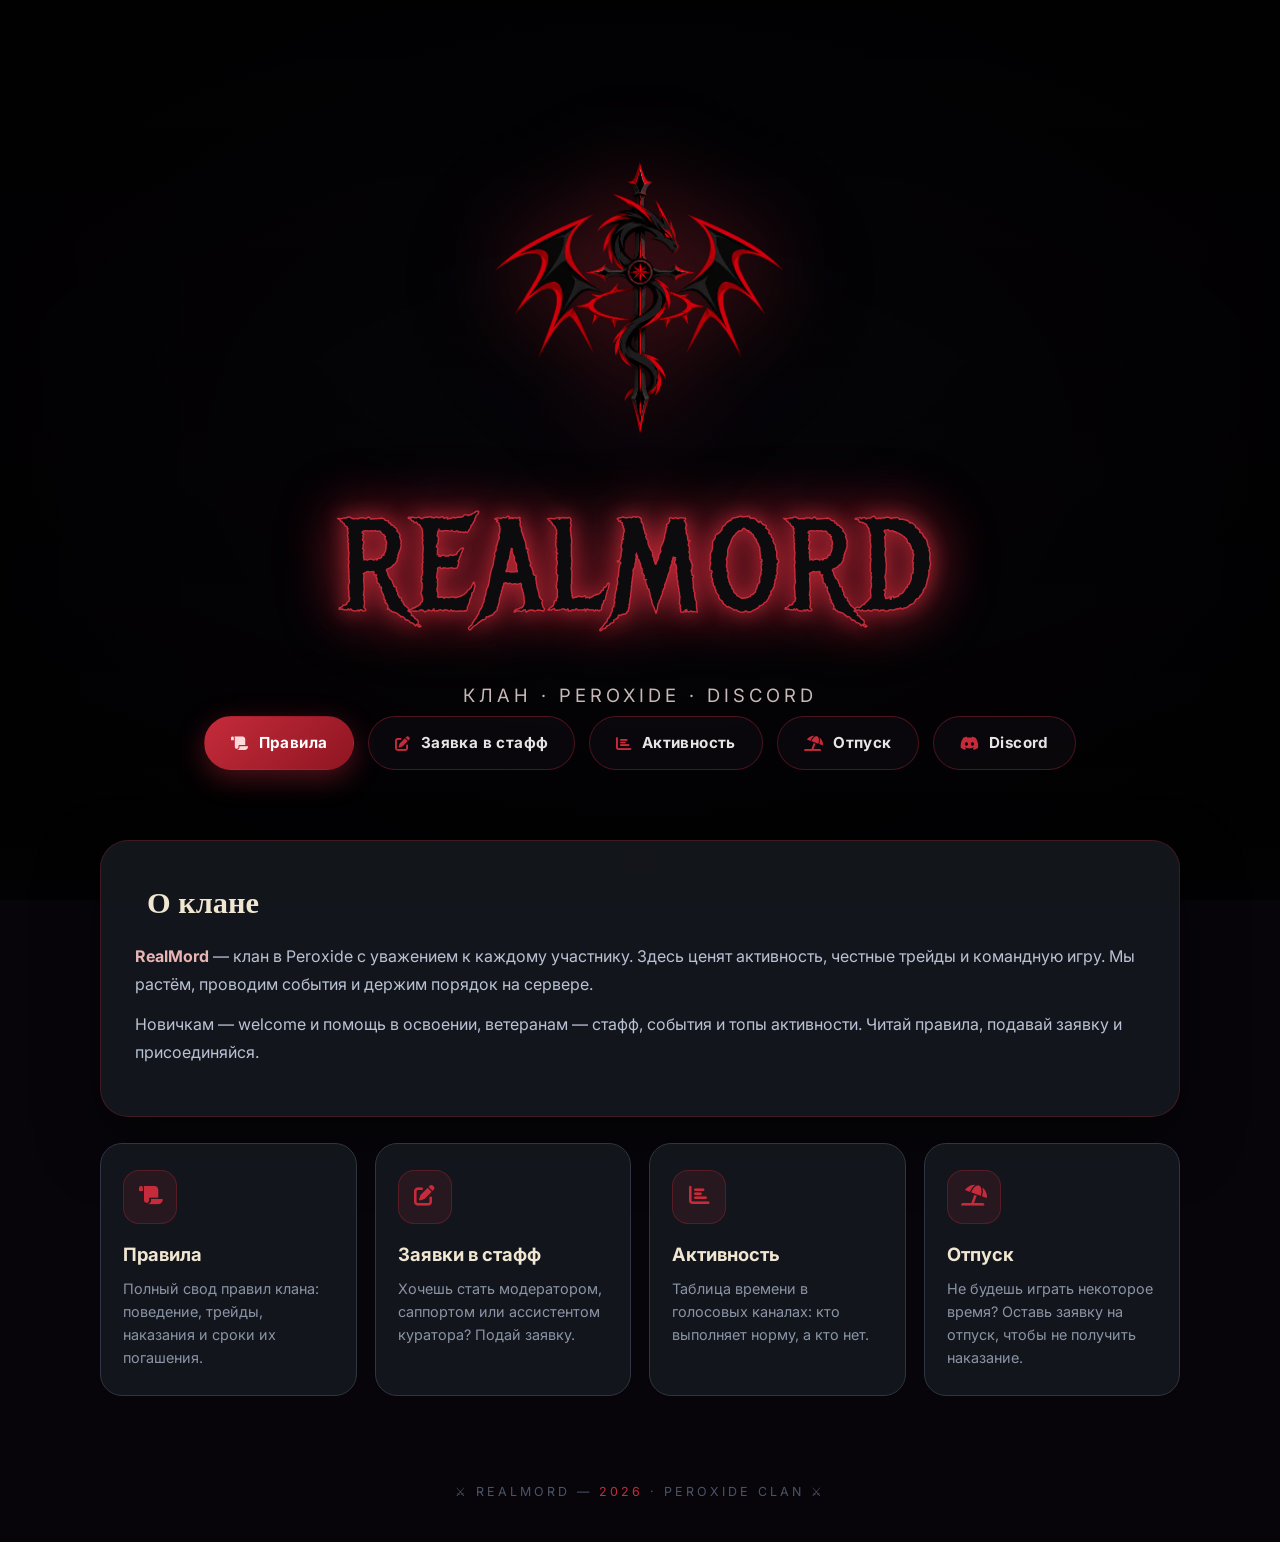
==== index.html @ e08cbd22 "RealMord site: hero, Peroxide branding, forms" ====
<!DOCTYPE html>
<html lang="ru">
<head>
    <link rel="icon" type="image/png" href="emblem.png">
    <meta charset="UTF-8">
    <meta name="viewport" content="width=device-width, initial-scale=1.0">
    <title>RealMord — Клан Peroxide</title>
    <link rel="preconnect" href="https://fonts.googleapis.com">
    <link rel="preconnect" href="https://fonts.gstatic.com" crossorigin>
    <link href="https://fonts.googleapis.com/css2?family=Inter:opsz,wght@14..32,400;14..32,600;14..32,800&family=Metal+Mania&display=swap" rel="stylesheet">
    <link rel="stylesheet" href="https://cdnjs.cloudflare.com/ajax/libs/font-awesome/6.0.0-beta3/css/all.min.css">
    <link rel="stylesheet" href="style.css">
    <style>
        body.page-home { padding-left: 0; overflow-x: hidden; background: #07050a; }

        .particles { position: fixed; top: 0; left: 0; width: 100%; height: 100%; pointer-events: none; z-index: 3; overflow: hidden; }
        .particle { position: absolute; width: 2px; height: 2px; border-radius: 50%; opacity: 0; animation: particleFloat linear infinite; }
        @keyframes particleFloat { 0% { opacity: 0; transform: translateY(100vh) scale(0); } 12% { opacity: .9; } 88% { opacity: .9; } 100% { opacity: 0; transform: translateY(-8vh) scale(1); } }

        .hero {
            position: relative;
            min-height: 100vh;
            display: flex;
            align-items: center;
            justify-content: center;
            text-align: center;
            background: url('https://i.imgur.com/sFnCmCG.png') center/cover no-repeat fixed;
            overflow: hidden;
        }
        .hero::before {
            content: '';
            position: absolute;
            inset: 0;
            background:
                radial-gradient(ellipse at center, rgba(0,0,0,0.15), rgba(0,0,0,0.72) 78%),
                linear-gradient(180deg, rgba(7,5,10,0.55), rgba(7,5,10,0.25) 40%, rgba(7,5,10,0.9));
            z-index: 1;
        }
        .hero-inner {
            position: relative;
            z-index: 2;
            padding: 12vh 20px 10vh;
            max-width: 900px;
        }
        .hero-emblem {
            width: min(300px, 62vw);
            margin: 0 auto 18px;
            animation: emblemIn 1.4s cubic-bezier(.2,.8,.2,1) both, emblemFloat 6s 1.4s ease-in-out infinite;
            filter: drop-shadow(0 0 45px rgba(197, 43, 58, 0.55)) drop-shadow(0 12px 30px rgba(0,0,0,0.6));
        }
        .hero-emblem img { width: 100%; display: block; user-select: none; }
        @keyframes emblemIn { from { opacity: 0; transform: scale(.82) translateY(24px); } to { opacity: 1; transform: scale(1) translateY(0); } }
        @keyframes emblemFloat { 0%, 100% { transform: translateY(0); } 50% { transform: translateY(-12px); } }

        .hero-title {
            font-family: 'Metal Mania', cursive;
            font-weight: 400;
            font-size: clamp(3.5rem, 12vw, 8rem);
            letter-spacing: 6px;
            margin: 0 0 10px;
            text-transform: uppercase;
            color: #0c0c0e;
            -webkit-text-stroke: 1.5px #c52b3a;
            text-shadow:
                0 0 20px rgba(197, 43, 58, 0.9),
                0 0 60px rgba(197, 43, 58, 0.5),
                0 0 2px #000;
            filter: drop-shadow(0 0 25px rgba(197, 43, 58, 0.45));
            animation: titleIn 1.2s .25s cubic-bezier(.2,.8,.2,1) both;
        }
        @keyframes titleIn { from { opacity: 0; transform: translateY(26px) scale(.92); } to { opacity: 1; transform: translateY(0) scale(1); } }

        .hero-sub {
            font-size: clamp(.95rem, 2.2vw, 1.15rem);
            color: #c9b8b8;
            letter-spacing: 4px;
            text-transform: uppercase;
            margin: 0 0 6px;
            animation: fadeUpIn 1s .5s both;
        }
        .hero-slogan {
            font-family: 'Playfair Display', serif;
            font-style: italic;
            font-size: clamp(1rem, 2.5vw, 1.25rem);
            color: #e8c9c9;
            margin: 0 0 34px;
            text-shadow: 0 0 18px rgba(197, 43, 58, 0.5);
            animation: fadeUpIn 1s .65s both;
        }
        @keyframes fadeUpIn { from { opacity: 0; transform: translateY(18px); } to { opacity: 1; transform: translateY(0); } }

        .hero-actions {
            display: flex;
            flex-wrap: wrap;
            gap: 14px;
            justify-content: center;
            animation: fadeUpIn 1s .8s both;
        }
        .hb {
            display: inline-flex;
            align-items: center;
            gap: 10px;
            padding: 14px 26px;
            border-radius: 40px;
            font-weight: 700;
            font-size: .95rem;
            letter-spacing: .4px;
            text-decoration: none;
            color: #e5e5e5;
            background: rgba(14, 10, 16, 0.72);
            border: 1px solid rgba(197, 43, 58, 0.35);
            backdrop-filter: blur(8px);
            transition: transform .25s cubic-bezier(.2,.8,.2,1), box-shadow .25s, border-color .25s, background .25s;
        }
        .hb i { color: #c52b3a; transition: color .25s, filter .25s; }
        .hb:hover { transform: translateY(-3px); border-color: #c52b3a; background: rgba(28, 12, 16, 0.85); box-shadow: 0 10px 30px rgba(197, 43, 58, 0.25); }
        .hb:hover i { filter: drop-shadow(0 0 8px rgba(197, 43, 58, 0.8)); }
        .hb-main {
            background: linear-gradient(135deg, #c52b3a, #8f1522);
            border-color: transparent;
            color: #fff;
            box-shadow: 0 8px 28px rgba(197, 43, 58, 0.4);
        }
        .hb-main i { color: #ffd9d9; }
        .hb-main:hover { background: linear-gradient(135deg, #d83645, #a81c2b); box-shadow: 0 12px 36px rgba(197, 43, 58, 0.55); }

        .hero-scroll {
            position: absolute;
            bottom: 26px;
            left: 50%;
            transform: translateX(-50%);
            z-index: 2;
            color: #c52b3a;
            font-size: 1.3rem;
            animation: scrollBounce 2s infinite;
            text-decoration: none;
        }
        @keyframes scrollBounce { 0%, 100% { transform: translateX(-50%) translateY(0); opacity: .7; } 50% { transform: translateX(-50%) translateY(8px); opacity: 1; } }

        .home-section {
            position: relative;
            z-index: 2;
            max-width: 1080px;
            width: calc(100% - 40px);
            margin: -60px auto 0;
            padding-bottom: 60px;
        }
        .home-about {
            background: rgba(21, 24, 30, 0.88);
            backdrop-filter: blur(10px);
            border: 1px solid rgba(197, 43, 58, 0.25);
            border-radius: 28px;
            padding: 38px 34px;
            margin-bottom: 26px;
            box-shadow: 0 24px 60px rgba(0,0,0,0.55);
        }
        .home-about h2 {
            font-family: 'Playfair Display', serif;
            font-size: 1.9rem;
            color: #f0e6d2;
            margin: 0 0 14px;
            display: flex;
            align-items: center;
            gap: 12px;
        }
        .home-about h2 i { color: #c52b3a; }
        .home-about p { color: #b9c2d4; line-height: 1.75; margin: 0 0 12px; font-size: 1rem; }
        .home-about p strong { color: #e8b4b4; }

        .home-cards {
            display: grid;
            grid-template-columns: repeat(auto-fit, minmax(230px, 1fr));
            gap: 18px;
        }
        .hcard {
            display: block;
            text-decoration: none;
            background: rgba(21, 24, 30, 0.88);
            backdrop-filter: blur(10px);
            border: 1px solid #2f3542;
            border-radius: 22px;
            padding: 26px 22px;
            transition: transform .25s cubic-bezier(.2,.8,.2,1), border-color .25s, box-shadow .25s;
        }
        .hcard:hover { transform: translateY(-6px); border-color: #c52b3a; box-shadow: 0 16px 40px rgba(197, 43, 58, 0.18); }
        .hcard-icon {
            width: 52px;
            height: 52px;
            border-radius: 16px;
            background: rgba(197, 43, 58, 0.12);
            border: 1px solid rgba(197, 43, 58, 0.3);
            display: flex;
            align-items: center;
            justify-content: center;
            font-size: 1.3rem;
            color: #c52b3a;
            margin-bottom: 16px;
            transition: box-shadow .25s;
        }
        .hcard:hover .hcard-icon { box-shadow: 0 0 18px rgba(197, 43, 58, 0.4); }
        .hcard h3 { margin: 0 0 8px; font-size: 1.15rem; color: #f0e6d2; }
        .hcard p { margin: 0; color: #8a94a6; font-size: .9rem; line-height: 1.6; }

        .home-footer {
            position: relative;
            z-index: 2;
            text-align: center;
            padding: 26px 16px 40px;
            color: #4a5468;
            font-size: .78rem;
            letter-spacing: 3px;
            text-transform: uppercase;
        }
        .home-footer span { color: #c52b3a; }

        @media (max-width: 600px) {
            .hero-actions { flex-direction: column; align-items: stretch; }
            .hb { justify-content: center; }
            .home-about { padding: 28px 20px; }
        }
    </style>
</head>
<body class="page-home">
    <div class="particles" id="particles"></div>

    <div class="splash">
        <div class="splash-ring"></div>
        <div class="splash-ring-2"></div>
        <div class="sparkles">
            <div class="sparkle" style="--i: 0"></div>
            <div class="sparkle" style="--i: 1"></div>
            <div class="sparkle" style="--i: 2"></div>
            <div class="sparkle" style="--i: 3"></div>
            <div class="sparkle" style="--i: 4"></div>
            <div class="sparkle" style="--i: 5"></div>
        </div>
        <div class="splash-icon"><img src="emblem.png" alt="RealMord"></div>
        <div class="splash-sub">RealMord</div>
        <div class="splash-text">
            <span class="clan-tagline">⚔️ Peroxide Clan ⚔️</span>
        </div>
    </div>

    <section class="hero">
        <div class="hero-inner">
            <div class="hero-emblem"><img src="emblem.png" alt="Эмблема RealMord"></div>
            <h1 class="hero-title">RealMord</h1>
            <p class="hero-sub">Клан · Peroxide · Discord</p>
            <div class="hero-actions">
                <a class="hb hb-main" href="rules.html"><i class="fas fa-scroll"></i> Правила</a>
                <a class="hb" href="apply.html"><i class="fas fa-pen-to-square"></i> Заявка в стафф</a>
                <a class="hb" href="activity.html"><i class="fas fa-chart-bar"></i> Активность</a>
                <a class="hb" href="vacation.html"><i class="fas fa-umbrella-beach"></i> Отпуск</a>
                <a class="hb" href="https://discord.gg/KJaNkFjg" target="_blank" rel="noopener noreferrer"><i class="fab fa-discord"></i> Discord</a>
            </div>
        </div>
        <a class="hero-scroll" href="#about" aria-label="Вниз"><i class="fas fa-chevron-down"></i></a>
    </section>

    <section class="home-section" id="about">
        <div class="home-about">
            <h2><i class="fas fa-shield-halved"></i> О клане</h2>
            <p><strong>RealMord</strong> — клан в Peroxide с уважением к каждому участнику. Здесь ценят активность, честные трейды и командную игру. Мы растём, проводим события и держим порядок на сервере.</p>
            <p>Новичкам — welcome и помощь в освоении, ветеранам — стафф, события и топы активности. Читай правила, подавай заявку и присоединяйся.</p>
        </div>

        <div class="home-cards">
            <a class="hcard" href="rules.html">
                <div class="hcard-icon"><i class="fas fa-scroll"></i></div>
                <h3>Правила</h3>
                <p>Полный свод правил клана: поведение, трейды, наказания и сроки их погашения.</p>
            </a>
            <a class="hcard" href="apply.html">
                <div class="hcard-icon"><i class="fas fa-pen-to-square"></i></div>
                <h3>Заявки в стафф</h3>
                <p>Хочешь стать модератором, саппортом или ассистентом куратора? Подай заявку.</p>
            </a>
            <a class="hcard" href="activity.html">
                <div class="hcard-icon"><i class="fas fa-chart-bar"></i></div>
                <h3>Активность</h3>
                <p>Таблица времени в голосовых каналах: кто выполняет норму, а кто нет.</p>
            </a>
            <a class="hcard" href="vacation.html">
                <div class="hcard-icon"><i class="fas fa-umbrella-beach"></i></div>
                <h3>Отпуск</h3>
                <p>Не будешь играть некоторое время? Оставь заявку на отпуск, чтобы не получить наказание.</p>
            </a>
        </div>
    </section>

    <footer class="home-footer">⚔ RealMord — <span>2026</span> · Peroxide Clan ⚔</footer>

    <script>
        (function createParticles() {
            const c = document.getElementById('particles');
            for (let i = 0; i < 36; i++) {
                const p = document.createElement('div');
                p.className = 'particle';
                const s = Math.random() * 2.4 + 1;
                p.style.cssText = `width:${s}px;height:${s}px;left:${Math.random()*100}%;animation-duration:${Math.random()*10+9}s;animation-delay:${Math.random()*16}s`;
                p.style.background = Math.random() > 0.55 ? '#ff6b6b' : '#c52b3a';
                p.style.boxShadow = `0 0 ${s*3}px ${p.style.background}`;
                c.appendChild(p);
            }
        })();
    </script>
</body>
</html>
---- style.css ----
html {
    scroll-behavior: smooth;
    scroll-padding-top: 30px;
}
html, body {
    margin: 0;
    padding: 0;
}
body {
    scroll-behavior: smooth;
    background: linear-gradient(0deg, rgba(0,0,0,0.7), rgba(0,0,0,0.7)),
                url('https://i.imgur.com/sFnCmCG.png') center/cover fixed;
    font-family: 'Inter', sans-serif;
    color: #e5e5e5;
    line-height: 1.6;
    transition: background 0.3s, color 0.2s;
    padding-left: 80px;
    min-height: 100vh;
    position: relative;
}
body::before {
    content: '';
    position: fixed;
    top: 0;
    left: 0;
    width: 100%;
    height: 100%;
    box-shadow: inset 0 0 150px rgba(0,0,0,0.7);
    pointer-events: none;
    z-index: 1;
}

/* ========== БОКОВАЯ ПАНЕЛЬ ========== */
.side-nav {
    position: fixed;
    left: 0;
    top: 0;
    width: 70px;
    height: 100vh;
    background: rgba(30, 34, 43, 0.95);
    backdrop-filter: blur(8px);
    border-right: 1px solid #2a2f3a;
    transition: width 0.3s ease;
    z-index: 1000;
    overflow-y: auto;
    overflow-x: hidden;
    white-space: nowrap;
    box-shadow: 2px 0 12px rgba(0,0,0,0.3);
}
.side-nav:hover {
    width: 240px;
}
.side-nav ul {
    list-style: none;
    padding: 20px 0;
    margin: 0;
    display: flex;
    flex-direction: column;
    gap: 8px;
}
.side-nav li {
    width: 100%;
}
.side-nav a {
    display: flex;
    align-items: center;
    gap: 16px;
    padding: 10px 16px;
    color: #b9c2d4;
    text-decoration: none;
    font-weight: 500;
    font-size: 0.95rem;
    transition: all 0.2s;
    border-radius: 0 24px 24px 0;
    white-space: nowrap;
}
.side-nav a i {
    width: 24px;
    text-align: center;
    font-size: 1.2rem;
    color: #c52b3a;
}
.side-nav a span {
    opacity: 0;
    transition: opacity 0.2s;
}
.side-nav:hover a span {
    opacity: 1;
}
.side-nav a:hover {
    background: #c52b3a20;
    color: #ffffff;
    border-left: 3px solid #c52b3a;
}

/* ===== ПОДМЕНЮ ЗАЯВОК ===== */
.side-nav .has-submenu {
    position: relative;
}
.side-nav .submenu {
    list-style: none;
    padding: 0;
    margin: 0;
    display: flex;
    flex-direction: column;
    gap: 2px;
    max-height: 0;
    overflow: hidden;
    transition: max-height 0.3s ease;
}
.side-nav:hover .has-submenu:hover .submenu {
    max-height: 200px;
}
.side-nav .submenu a {
    padding: 6px 16px 6px 56px;
    font-size: 0.85rem;
    border-left: 2px solid transparent;
}
.side-nav .submenu a i {
    width: 26px;
    height: 26px;
    display: flex;
    align-items: center;
    justify-content: center;
    font-size: 0.85rem;
    color: #c52b3a;
    background: rgba(197, 43, 58, 0.12);
    border-radius: 8px;
    flex-shrink: 0;
    transition: all 0.2s;
}
.side-nav .submenu a:hover i {
    background: #c52b3a;
    color: #fff;
    box-shadow: 0 0 12px rgba(197, 43, 58, 0.5);
}
.side-nav .submenu a span {
    display: inline !important;
    opacity: 1 !important;
    font-size: 0.85rem;
}
.side-nav .submenu a:hover {
    background: #c52b3a15;
    border-left-color: #c52b3a;
}
body.light-theme .side-nav .submenu a i {
    background: rgba(197, 43, 58, 0.08);
}
body.light-theme .side-nav .submenu a:hover i {
    background: #c52b3a;
    color: #fff;
}
.side-nav .has-submenu > a::after {
    content: '\f0da';
    font-family: 'Font Awesome 6 Free';
    font-weight: 900;
    margin-left: auto;
    margin-right: 8px;
    color: #5a6478;
    font-size: 0.8rem;
    transition: transform 0.3s;
}
.side-nav:hover .has-submenu:hover > a::after {
    transform: rotate(90deg);
}

/* ===== ОСНОВНОЙ КОНТЕЙНЕР С ПЛАВНЫМ СВЕЧЕНИЕМ ===== */
.container {
    position: relative;
    z-index: 2;
    max-width: 1000px;
    width: calc(100% - 40px);
    margin: 5vh auto;
    background: rgba(21, 24, 30, 0.85);
    backdrop-filter: blur(8px);
    border-radius: 32px;
    overflow: hidden;
    padding: 40px 35px;
    transition: background 0.3s, box-shadow 0.3s;
    opacity: 0;
    transform: translateY(20px);
    animation: appearContent 3s forwards;
    box-shadow: 0 0 8px 2px rgba(197, 43, 58, 0.5),
                0 20px 40px rgba(0, 0, 0, 0.6),
                0 0 0 1px rgba(197, 43, 58, 0.3);
    animation: appearContent 3s forwards, subtleGlow 3s infinite ease-in-out;
}
@keyframes subtleGlow {
    0% {
        box-shadow: 0 0 6px 2px rgba(197, 43, 58, 0.4),
                    0 20px 40px rgba(0, 0, 0, 0.6),
                    0 0 0 1px rgba(197, 43, 58, 0.3);
    }
    50% {
        box-shadow: 0 0 12px 3px rgba(197, 43, 58, 0.7),
                    0 20px 40px rgba(0, 0, 0, 0.6),
                    0 0 0 1px rgba(197, 43, 58, 0.4);
    }
    100% {
        box-shadow: 0 0 6px 2px rgba(197, 43, 58, 0.4),
                    0 20px 40px rgba(0, 0, 0, 0.6),
                    0 0 0 1px rgba(197, 43, 58, 0.3);
    }
}
@keyframes appearContent {
    0% { opacity: 0; transform: translateY(20px); }
    80% { opacity: 0; transform: translateY(20px); }
    100% { opacity: 1; transform: translateY(0); }
}

/* ===== УЛУЧШЕННАЯ ЗАСТАВКА ===== */
.splash {
    position: fixed;
    top: 0;
    left: 0;
    width: 100%;
    height: 100%;
    background: linear-gradient(0deg, rgba(0,0,0,0.7), rgba(0,0,0,0.7)),
                url('https://i.imgur.com/sFnCmCG.png') center/cover fixed;
    z-index: 2000;
    display: flex;
    align-items: center;
    justify-content: center;
    flex-direction: column;
    opacity: 1;
    visibility: visible;
    animation: fadeOutSplash 3s forwards;
    overflow: hidden;
}
.splash-ring {
    position: absolute;
    width: 280px;
    height: 280px;
    border: 3px solid rgba(197, 43, 58, 0.6);
    border-radius: 50%;
    box-shadow: 0 0 20px rgba(197, 43, 58, 0.5);
    animation: spin 8s linear infinite;
}
.splash-ring-2 {
    position: absolute;
    width: 320px;
    height: 320px;
    border: 2px solid rgba(255, 255, 255, 0.3);
    border-radius: 50%;
    border-top-color: #c52b3a;
    border-right-color: transparent;
    animation: spin 6s linear reverse infinite;
}
.sparkles {
    position: absolute;
    width: 100%;
    height: 100%;
    pointer-events: none;
}
.sparkle {
    position: absolute;
    width: 4px;
    height: 4px;
    background: radial-gradient(circle, #ff6a6a, #c52b3a);
    border-radius: 50%;
    box-shadow: 0 0 8px #ff4d4d;
    opacity: 0;
    animation: sparkle 1.8s infinite ease-in-out;
    animation-delay: calc(var(--i) * 0.3s);
    top: calc(50% + sin(var(--i) * 60deg) * 150px);
    left: calc(50% + cos(var(--i) * 60deg) * 150px);
}
@keyframes sparkle {
    0% { opacity: 0; transform: scale(0.8); }
    50% { opacity: 1; transform: scale(1.2); }
    100% { opacity: 0; transform: scale(0.6); }
}
.splash-icon {
    width: 220px;
    height: 220px;
    background: rgba(30, 34, 43, 0.85);
    backdrop-filter: blur(12px);
    border-radius: 50%;
    display: flex;
    align-items: center;
    justify-content: center;
    border: 4px solid #c52b3a;
    box-shadow: 0 0 40px rgba(197, 43, 58, 0.6);
    font-size: 100px;
    font-weight: 800;
    font-family: 'Inter', sans-serif;
    color: #c52b3a;
    text-shadow: 0 0 20px rgba(197,43,58,0.5);
    animation: pulseGlow 1.2s ease-out forwards, float 3s ease-in-out infinite;
    position: relative;
    z-index: 2;
}
.splash-sub {
    margin-top: 20px;
    font-size: 1.8rem;
    font-weight: 600;
    letter-spacing: 2px;
    color: #e5e5e5;
    text-shadow: 0 0 10px rgba(197, 43, 58, 0.5);
    opacity: 0;
    animation: fadeInOut 2s ease-in-out forwards;
    z-index: 2;
}
.splash-text {
    margin-top: 20px;
    text-align: center;
    z-index: 2;
    opacity: 0;
    animation: fadeInText 2s 0.8s forwards;
}
.clan-slogan {
    display: block;
    font-size: 1.4rem;
    font-weight: 500;
    letter-spacing: 2px;
    color: #f0e6d2;
    text-shadow: 0 0 15px rgba(197, 43, 58, 0.8);
    background: linear-gradient(135deg, #fff5e6, #c52b3a);
    -webkit-background-clip: text;
    -webkit-text-fill-color: transparent;
    margin-bottom: 8px;
}
.clan-tagline {
    display: block;
    font-size: 1rem;
    color: #b9c2d4;
    letter-spacing: 1px;
    border-top: 1px solid rgba(197, 43, 58, 0.5);
    display: inline-block;
    padding-top: 8px;
    margin-top: 5px;
    animation: softPulse 2s infinite;
}
@keyframes spin {
    from { transform: rotate(0deg); }
    to { transform: rotate(360deg); }
}
@keyframes pulseGlow {
    0% {
        opacity: 0;
        transform: scale(0.8);
        box-shadow: 0 0 0 rgba(197,43,58,0);
    }
    50% {
        opacity: 1;
        transform: scale(1.1);
        box-shadow: 0 0 60px rgba(197,43,58,0.8);
    }
    100% {
        opacity: 1;
        transform: scale(1);
        box-shadow: 0 0 30px rgba(197,43,58,0.5);
    }
}
@keyframes float {
    0% { transform: translateY(0px); }
    50% { transform: translateY(-8px); }
    100% { transform: translateY(0px); }
}
@keyframes fadeInOut {
    0% { opacity: 0; transform: translateY(10px); }
    20% { opacity: 1; transform: translateY(0); }
    80% { opacity: 1; transform: translateY(0); }
    100% { opacity: 0; transform: translateY(-10px); }
}
@keyframes fadeOutSplash {
    0% { opacity: 1; visibility: visible; }
    80% { opacity: 1; visibility: visible; }
    100% { opacity: 0; visibility: hidden; }
}
@keyframes fadeInText {
    0% { opacity: 0; transform: translateY(15px); }
    100% { opacity: 1; transform: translateY(0); }
}
@keyframes softPulse {
    0% { opacity: 0.7; text-shadow: 0 0 0px rgba(197,43,58,0); }
    50% { opacity: 1; text-shadow: 0 0 8px rgba(197,43,58,0.6); }
    100% { opacity: 0.7; text-shadow: 0 0 0px rgba(197,43,58,0); }
}

.clan-icon {
    background: #1e2128;
    border-radius: 50%;
    width: 80px;
    height: 80px;
    display: flex;
    align-items: center;
    justify-content: center;
    font-size: 42px;
    font-weight: 800;
    color: #c52b3a;
    border: 3px solid #c52b3a;
    box-shadow: 0 0 15px rgba(197, 43, 58, 0.5);
    transition: box-shadow 0.3s;
    position: relative;
    overflow: hidden;
    line-height: 1;
    text-align: center;
}
.clan-icon:hover {
    box-shadow: 0 0 25px rgba(197, 43, 58, 0.9);
}
.clan-icon::after {
    content: '';
    position: absolute;
    top: -50%;
    left: -50%;
    width: 200%;
    height: 200%;
    background: linear-gradient(45deg, transparent, rgba(255,255,255,0.2), transparent);
    transform: rotate(45deg);
    animation: shine 3s infinite;
}
@keyframes shine {
    0% { transform: translateX(-100%) rotate(45deg); }
    100% { transform: translateX(100%) rotate(45deg); }
}
.clan-header {
    display: flex;
    align-items: center;
    gap: 20px;
    margin-bottom: 40px;
    border-bottom: 2px solid #9b1d2c;
    padding-bottom: 25px;
    flex-wrap: wrap;
    justify-content: space-between;
}
.clan-title {
    flex: 1;
}
.clan-title h1 {
    font-size: 2.5rem;
    font-weight: 800;
    letter-spacing: -0.5px;
    background: linear-gradient(135deg, #f0e6d2, #c0b9a8);
    -webkit-background-clip: text;
    -webkit-text-fill-color: transparent;
    line-height: 1.2;
}
.clan-title p {
    color: #a0a8b7;
    font-size: 1.1rem;
    display: flex;
    align-items: center;
    gap: 10px;
    margin-top: 8px;
}
.clan-title p i {
    color: #c52b3a;
}
.theme-switch-wrapper {
    display: flex;
    align-items: center;
}
.theme-toggle-btn {
    background: #2a2f3b;
    border: none;
    color: #e5e5e5;
    font-size: 1rem;
    font-weight: 600;
    padding: 8px 18px;
    border-radius: 40px;
    cursor: pointer;
    transition: all 0.2s;
    display: flex;
    align-items: center;
    gap: 8px;
    font-family: inherit;
    border: 1px solid #3d424f;
}
.theme-toggle-btn:hover {
    background: #c52b3a;
    color: white;
    border-color: #c52b3a;
}
@keyframes fadeUp {
    0% {
        opacity: 0;
        transform: translateY(20px);
    }
    100% {
        opacity: 1;
        transform: translateY(0);
    }
}
.rule-section,
.expiration-box,
.footer-note {
    animation: fadeUp 0.6s ease forwards;
    opacity: 0;
}
.rule-section:nth-child(1) { animation-delay: 0.2s; }
.rule-section:nth-child(2) { animation-delay: 0.3s; }
.rule-section:nth-child(3) { animation-delay: 0.4s; }
.rule-section:nth-child(4) { animation-delay: 0.5s; }
.rule-section:nth-child(5) { animation-delay: 0.6s; }
.rule-section:nth-child(6) { animation-delay: 0.7s; }
.rule-section:nth-child(7) { animation-delay: 0.8s; }
.rule-section:nth-child(8) { animation-delay: 0.9s; }
.rule-section:nth-child(9) { animation-delay: 1.0s; }
.rule-section:nth-child(10) { animation-delay: 1.1s; }
.rule-section:nth-child(11) { animation-delay: 1.2s; }

.expiration-box { animation-delay: 1.3s; }
.footer-note { animation-delay: 1.4s; }

.rule-section {
    margin-bottom: 45px;
    scroll-margin-top: 20px;
}
.section-header {
    display: flex;
    align-items: center;
    gap: 15px;
    margin-bottom: 25px;
    border-bottom: 1px solid #2f3542;
    padding-bottom: 10px;
}
.section-icon {
    width: 48px;
    height: 48px;
    background: #1e2128;
    border-radius: 18px;
    display: flex;
    align-items: center;
    justify-content: center;
    font-size: 24px;
    color: #c52b3a;
    border: 1px solid #3a4050;
}
.section-header h2 {
    font-size: 2rem;
    font-weight: 700;
    color: #f0e6d2;
}
.rules-list {
    list-style: none;
}
.rule-item {
    background: #1a1e27;
    margin-bottom: 12px;
    padding: 18px 25px;
    border-radius: 20px;
    border-left: 5px solid #2f3542;
    transition: 0.2s;
    box-shadow: 0 4px 12px rgba(0,0,0,0.3);
}
.rule-item:hover {
    border-left-color: #c52b3a;
    background: #1f232d;
}
.rule-number {
    font-weight: 700;
    color: #c52b3a;
    font-size: 1.1rem;
    display: inline-block;
    margin-right: 10px;
    min-width: 45px;
}
.rule-text {
    color: #d5deec;
}
.punishment {
    margin-top: 10px;
    padding: 12px 16px;
    background: #252b36;
    border-radius: 14px;
    border-left: 4px solid #b38b5c;
}

.punishment-scale {
    display: flex;
    align-items: center;
    flex-wrap: wrap;
    gap: 8px;
}

.pstep {
    display: inline-flex;
    align-items: center;
    gap: 5px;
    padding: 4px 12px;
    border-radius: 20px;
    font-size: 0.7rem;
    font-weight: 700;
    letter-spacing: 0.5px;
    text-transform: uppercase;
    white-space: nowrap;
    transition: transform 0.2s, box-shadow 0.2s;
    cursor: help;
    line-height: 1.3;
    position: relative;
}
.pstep i {
    font-size: 0.8rem;
}
.pstep-warn {
    background: linear-gradient(135deg, #8c4a1a, #6b3612, #a85d22, #7a4018);
    background-size: 300% 300%;
    color: #e8d5c0;
    box-shadow: 0 0 8px rgba(140, 74, 26, 0.3);
    animation: gradientFlow 4.5s ease-in-out infinite;
}
.pstep-timeout {
    background: linear-gradient(135deg, #8b2020, #5c1414, #a32828, #6e1818);
    background-size: 300% 300%;
    color: #e8c8c8;
    box-shadow: 0 0 8px rgba(139, 32, 32, 0.3);
    animation: gradientFlow 4.5s ease-in-out infinite;
}
.pstep-ban {
    background: linear-gradient(135deg, #7f1d1d, #450a0a, #9b1d2c, #5c1515);
    background-size: 300% 300%;
    color: #e0bebe;
    box-shadow: 0 0 8px rgba(127, 29, 29, 0.3);
    border: 1px solid rgba(252, 165, 165, 0.12);
    animation: gradientFlow 4.5s ease-in-out infinite;
}

@keyframes gradientFlow {
    0% { background-position: 0% 50%; }
    50% { background-position: 100% 50%; }
    100% { background-position: 0% 50%; }
}
.pstep-dismiss {
    background: linear-gradient(135deg, #4a3050, #2d1a35, #5c3a65, #3a2540);
    background-size: 300% 300%;
    color: #ddd0e0;
    box-shadow: 0 0 8px rgba(100, 60, 120, 0.3);
    border: 1px solid rgba(200, 180, 200, 0.12);
    animation: gradientFlow 4.5s ease-in-out infinite;
}
body.light-theme .pstep-dismiss {
    background: linear-gradient(135deg, #8a6a90, #6a4a70, #9a7aa0, #7a5a80);
    background-size: 300% 300%;
    color: #f0e8f0;
    animation: gradientFlow 4.5s ease-in-out infinite;
}
.pstep-only {
    font-size: 0.75rem;
    padding: 5px 18px;
    box-shadow: 0 0 14px rgba(127, 29, 29, 0.5);
}
.parrow {
    display: inline-flex;
    align-items: center;
    position: relative;
    width: 22px;
    height: 2px;
    background: linear-gradient(90deg, #c52b3a, #c52b3a88, transparent);
    flex-shrink: 0;
}
.parrow::after {
    content: '';
    position: absolute;
    right: -1px;
    top: 50%;
    transform: translateY(-50%);
    width: 0;
    height: 0;
    border-top: 4px solid transparent;
    border-bottom: 4px solid transparent;
    border-left: 6px solid #c52b3a;
}

.sub-rule {
    margin-left: 45px;
    margin-top: 10px;
    padding: 14px 20px;
    background: #1f232e;
    border-radius: 16px;
    border-left: 3px solid #3f4656;
}
.expiration-box {
    background: #1a1f2b;
    border-radius: 24px;
    padding: 30px 30px;
    margin-top: 40px;
    border: 2px dashed #9b1d2c;
    display: flex;
    flex-wrap: wrap;
    gap: 30px;
}
.exp-item {
    flex: 1 1 250px;
    background: #252c38;
    padding: 20px;
    border-radius: 20px;
    border-top: 5px solid #c52b3a;
}
.exp-item h3 {
    font-size: 1.4rem;
    color: #ffd6b3;
    margin-bottom: 15px;
}
.exp-item p {
    color: #b9c8e0;
}
hr {
    border: none;
    height: 2px;
    background: linear-gradient(90deg, #2f3542, #9b1d2c, #2f3542);
    margin: 35px 0 20px;
}
.footer-note {
    text-align: center;
    color: #7f8a9e;
    font-size: 0.9rem;
    margin-top: 20px;
}

/* ===== TOOLTIPS ===== */
.pstep[data-tooltip]:hover::after {
    content: attr(data-tooltip);
    position: absolute;
    bottom: calc(100% + 12px);
    left: 50%;
    transform: translateX(-50%);
    background: #1a1e27;
    color: #e5e5e5;
    padding: 7px 14px;
    border-radius: 8px;
    font-size: 0.78rem;
    white-space: nowrap;
    font-weight: 400;
    text-transform: none;
    letter-spacing: 0;
    box-shadow: 0 4px 16px rgba(0,0,0,0.6);
    border: 1px solid #3a4050;
    z-index: 100;
    pointer-events: none;
    animation: tooltipFade 0.15s ease-out;
}
.pstep[data-tooltip]:hover::before {
    content: '';
    position: absolute;
    bottom: calc(100% + 5px);
    left: 50%;
    transform: translateX(-50%);
    border: 6px solid transparent;
    border-top-color: #3a4050;
    z-index: 100;
    pointer-events: none;
}
@keyframes tooltipFade {
    from { opacity: 0; transform: translateX(-50%) translateY(6px); }
    to { opacity: 1; transform: translateX(-50%) translateY(0); }
}

/* ========== СВЕТЛАЯ ТЕМА ========== */
body.light-theme {
    background: linear-gradient(0deg, rgba(255,255,255,0.85), rgba(255,255,255,0.85)),
                url('https://i.imgur.com/sFnCmCG.png') center/cover fixed;
    color: #1e2a3a;
}
body.light-theme .side-nav {
    background: rgba(248, 250, 252, 0.95);
    backdrop-filter: blur(8px);
    border-right-color: #d0d7e0;
}
body.light-theme .side-nav a {
    color: #2c3e50;
}
body.light-theme .side-nav a i {
    color: #c52b3a;
}
body.light-theme .side-nav a:hover {
    background: #c52b3a20;
}
body.light-theme .side-nav .submenu {
    background: rgba(248, 250, 252, 0.98);
    border-color: #d0d7e0;
}
body.light-theme .side-nav .submenu a {
    color: #2c3e50;
}
body.light-theme .side-nav .submenu a:hover {
    background: #c52b3a15;
}
body.light-theme .side-nav .has-submenu > a::after {
    color: #94a3b8;
}
body.light-theme .container {
    background: rgba(255, 255, 255, 0.9);
    backdrop-filter: blur(8px);
    box-shadow: 0 0 8px 2px rgba(197, 43, 58, 0.4),
                0 20px 40px rgba(0, 0, 0, 0.1),
                0 0 0 1px rgba(197, 43, 58, 0.2);
    animation: appearContent 3s forwards, subtleGlowLight 3s infinite ease-in-out;
}
@keyframes subtleGlowLight {
    0% {
        box-shadow: 0 0 6px 2px rgba(197, 43, 58, 0.3),
                    0 20px 40px rgba(0, 0, 0, 0.1),
                    0 0 0 1px rgba(197, 43, 58, 0.2);
    }
    50% {
        box-shadow: 0 0 10px 3px rgba(197, 43, 58, 0.6),
                    0 20px 40px rgba(0, 0, 0, 0.1),
                    0 0 0 1px rgba(197, 43, 58, 0.3);
    }
    100% {
        box-shadow: 0 0 6px 2px rgba(197, 43, 58, 0.3),
                    0 20px 40px rgba(0, 0, 0, 0.1),
                    0 0 0 1px rgba(197, 43, 58, 0.2);
    }
}
body.light-theme .clan-icon {
    background: #f0f2f5;
    border-color: #c52b3a;
    box-shadow: 0 0 15px rgba(197, 43, 58, 0.3);
}
body.light-theme .clan-icon:hover {
    box-shadow: 0 0 25px rgba(197, 43, 58, 0.6);
}
body.light-theme .clan-icon::after {
    background: linear-gradient(45deg, transparent, rgba(0,0,0,0.1), transparent);
}
body.light-theme .clan-title p {
    color: #4b5b6c;
}
body.light-theme .theme-toggle-btn {
    background: #e9ecef;
    color: #1e2a3a;
    border-color: #cbd5e1;
}
body.light-theme .theme-toggle-btn:hover {
    background: #c52b3a;
    color: white;
}
body.light-theme .section-header {
    border-bottom-color: #e2e8f0;
}
body.light-theme .section-icon {
    background: #f1f5f9;
    border-color: #cbd5e1;
    color: #c52b3a;
}
body.light-theme .section-header h2 {
    color: #2c3e50;
}
body.light-theme .rule-item {
    background: #f9fafb;
    border-left-color: #e2e8f0;
    box-shadow: 0 2px 6px rgba(0,0,0,0.05);
}
body.light-theme .rule-item:hover {
    background: #ffffff;
    border-left-color: #c52b3a;
}
body.light-theme .rule-text {
    color: #1e2a3a;
}
body.light-theme .punishment {
    background: #f1f5f9;
    border-left-color: #c52b3a;
}
body.light-theme .pstep-warn {
    background: linear-gradient(135deg, #a85d30, #8c4a1a, #c07038, #7a4018);
    background-size: 300% 300%;
    color: #f5ede4;
    animation: gradientFlow 4.5s ease-in-out infinite;
}
body.light-theme .pstep-timeout {
    background: linear-gradient(135deg, #a33030, #7a2020, #c54040, #601818);
    background-size: 300% 300%;
    color: #f5e0e0;
    animation: gradientFlow 4.5s ease-in-out infinite;
}
body.light-theme .pstep-ban {
    background: linear-gradient(135deg, #b91c1c, #7f1d1d, #dc2626, #5c1515);
    background-size: 300% 300%;
    color: #fecaca;
    animation: gradientFlow 4.5s ease-in-out infinite;
}
body.light-theme .pstep[data-tooltip]:hover::after {
    background: #f9fafb;
    color: #1e2a3a;
    border-color: #cbd5e1;
    box-shadow: 0 4px 16px rgba(0,0,0,0.15);
}
body.light-theme .pstep[data-tooltip]:hover::before {
    border-top-color: #cbd5e1;
}

body.light-theme .expiration-box {
    background: #f9fafb;
    border-color: #cbd5e1;
}
body.light-theme .exp-item {
    background: #ffffff;
    border-top-color: #c52b3a;
    box-shadow: 0 2px 6px rgba(0,0,0,0.05);
}
body.light-theme .exp-item h3 {
    color: #2c3e50;
}
body.light-theme .exp-item p {
    color: #4b5563;
}
body.light-theme hr {
    background: linear-gradient(90deg, #e2e8f0, #c52b3a, #e2e8f0);
}
body.light-theme .footer-note {
    color: #94a3b8;
}

@media (max-width: 768px) {
    body {
        padding-left: 0;
    }
    .side-nav {
        width: auto;
        height: auto;
        bottom: 0;
        top: auto;
        left: 0;
        right: 0;
        background: rgba(30, 34, 43, 0.98);
        backdrop-filter: blur(12px);
        border-right: none;
        border-top: 1px solid #2a2f3a;
        transition: none;
        overflow: visible;
        white-space: nowrap;
        display: flex;
        justify-content: center;
        padding: 8px 12px;
        box-shadow: 0 -2px 12px rgba(0,0,0,0.3);
    }
    .side-nav:hover {
        width: auto;
    }
    .side-nav ul {
        flex-direction: row;
        padding: 0;
        gap: 6px;
        align-items: center;
    }
    .side-nav a {
        padding: 6px 12px;
        border-radius: 40px;
        gap: 6px;
    }
    .side-nav a span {
        opacity: 1;
        font-size: 0.8rem;
    }
    .side-nav a i {
        font-size: 1rem;
    }
    .side-nav .has-submenu {
        position: relative;
    }
    .side-nav .submenu {
        position: absolute;
        bottom: 100%;
        left: 50%;
        transform: translateX(-50%);
        background: rgba(30, 34, 43, 0.98);
        backdrop-filter: blur(12px);
        border: 1px solid #2a2f3a;
        border-radius: 14px;
        padding: 6px;
        min-width: 180px;
        max-height: none !important;
        opacity: 0;
        visibility: hidden;
        transition: all 0.2s;
        box-shadow: 0 -4px 20px rgba(0,0,0,0.4);
    }
    .side-nav .has-submenu:hover .submenu {
        opacity: 1;
        visibility: visible;
    }
    .side-nav .submenu a {
        padding: 8px 16px;
        font-size: 0.85rem;
        border-left: none;
        border-radius: 10px;
        justify-content: center;
    }
    .side-nav .submenu a i {
        width: 26px;
        height: 26px;
        display: flex;
        align-items: center;
        justify-content: center;
        font-size: 0.85rem;
        color: #c52b3a;
        background: rgba(197, 43, 58, 0.12);
        border-radius: 8px;
        flex-shrink: 0;
    }
    .side-nav .has-submenu > a::after {
        display: none;
    }
    .container {
        margin: 20px 12px 80px 12px;
        width: auto;
    }
}
@media (max-width: 480px) {
    .side-nav a span {
        display: none;
    }
    .side-nav a i {
        margin: 0;
    }
    .side-nav a {
        padding: 8px 12px;
    }
}

.footer-note {
    font-size: 0.75rem;
    opacity: 0.7;
}

/* ===== ОПЫТ ДА/НЕТ ===== */
.exp-selector {
    display: flex;
    gap: 10px;
}
.exp-option {
    flex: 1;
    display: flex;
    align-items: center;
    justify-content: center;
    gap: 10px;
    padding: 14px 16px;
    background: #0d0f14;
    border: 2px solid #2a2f3a;
    border-radius: 14px;
    cursor: pointer;
    font-weight: 700;
    font-size: 0.9rem;
    color: #6a7480;
    transition: all 0.25s;
    user-select: none;
    letter-spacing: 0.3px;
}
.exp-option i {
    font-size: 1.2rem;
    color: #3a4050;
    transition: all 0.25s;
}
.exp-option:hover {
    border-color: #c52b3a66;
    background: #111318;
}
.exp-option.selected {
    border-color: #c52b3a;
    background: rgba(197, 43, 58, 0.08);
    color: #e5e5e5;
    box-shadow: 0 0 16px rgba(197, 43, 58, 0.15);
}
.exp-option.selected i {
    color: #c52b3a;
    filter: drop-shadow(0 0 6px rgba(197, 43, 58, 0.5));
}
body.light-theme .exp-option {
    background: #f1f5f9;
    border-color: #d0d7e0;
    color: #64748b;
}
body.light-theme .exp-option i {
    color: #94a3b8;
}
body.light-theme .exp-option:hover {
    background: #f8fafc;
}
body.light-theme .exp-option.selected {
    border-color: #c52b3a;
    background: rgba(197, 43, 58, 0.06);
    color: #1e293b;
    box-shadow: 0 0 16px rgba(197, 43, 58, 0.1);
}
body.light-theme .exp-option.selected i {
    color: #c52b3a;
}

/* ===== ФОРМА ЗАЯВКИ ===== */
.form-container {
    background: linear-gradient(145deg, #1a1e27, #1f2430);
    border-radius: 24px;
    padding: 36px;
    border: 1px solid #2f3542;
    box-shadow: 0 8px 32px rgba(0,0,0,0.4), inset 0 1px 0 rgba(255,255,255,0.03);
    position: relative;
    overflow: hidden;
}
.form-container::before {
    content: '';
    position: absolute;
    top: 0;
    left: 0;
    width: 100%;
    height: 3px;
    background: linear-gradient(90deg, transparent, #c52b3a, #c52b3a, transparent);
}
.form-desc {
    color: #8a94a6;
    margin-bottom: 28px;
    font-size: 0.9rem;
    letter-spacing: 0.3px;
    line-height: 1.5;
}
.form-group {
    margin-bottom: 18px;
}
.form-group label {
    display: block;
    color: #e5e5e5;
    font-weight: 600;
    margin-bottom: 8px;
    font-size: 0.85rem;
    letter-spacing: 0.3px;
    text-transform: uppercase;
}
.form-group input,
.form-group select,
.form-group textarea {
    width: 100%;
    padding: 14px 18px;
    background: #0d0f14;
    border: 1px solid #2a2f3a;
    border-radius: 14px;
    color: #e5e5e5;
    font-size: 0.95rem;
    font-family: 'Inter', sans-serif;
    transition: border-color 0.25s, box-shadow 0.25s, background 0.25s;
    box-sizing: border-box;
}
.form-group input:focus,
.form-group select:focus,
.form-group textarea:focus {
    outline: none;
    border-color: #c52b3a;
    background: #111318;
    box-shadow: 0 0 0 4px rgba(197, 43, 58, 0.15), 0 0 20px rgba(197, 43, 58, 0.05);
}
.form-group textarea {
    resize: vertical;
    min-height: 100px;
    line-height: 1.5;
}
.form-submit {
    background: linear-gradient(135deg, #c52b3a, #a8222e);
    color: white;
    border: none;
    padding: 14px 32px;
    border-radius: 40px;
    font-size: 1rem;
    font-weight: 700;
    font-family: 'Inter', sans-serif;
    cursor: pointer;
    transition: all 0.25s;
    display: inline-flex;
    align-items: center;
    justify-content: center;
    gap: 10px;
    width: 100%;
    letter-spacing: 0.5px;
    box-shadow: 0 4px 20px rgba(197, 43, 58, 0.3);
    position: relative;
    overflow: hidden;
}
.form-submit::after {
    content: '';
    position: absolute;
    inset: 0;
    background: linear-gradient(135deg, transparent, rgba(255,255,255,0.08), transparent);
    transition: opacity 0.3s;
}
.form-submit:hover {
    transform: translateY(-2px);
    box-shadow: 0 8px 30px rgba(197, 43, 58, 0.4);
}
.form-submit:active {
    transform: translateY(0);
    box-shadow: 0 2px 10px rgba(197, 43, 58, 0.3);
}
.form-submit:disabled {
    opacity: 0.5;
    cursor: not-allowed;
    transform: none;
}
.form-status {
    margin-top: 16px;
    font-weight: 500;
    font-size: 0.9rem;
    min-height: 1.5em;
    text-align: center;
}

body.light-theme .form-container {
    background: linear-gradient(145deg, #ffffff, #f8fafc);
    border-color: #e2e8f0;
    box-shadow: 0 8px 32px rgba(0,0,0,0.06), inset 0 1px 0 rgba(255,255,255,0.8);
}
body.light-theme .form-container::before {
    background: linear-gradient(90deg, transparent, #c52b3a, #c52b3a, transparent);
}
body.light-theme .form-desc {
    color: #64748b;
}
body.light-theme .form-group label {
    color: #1e293b;
}
body.light-theme .form-group input,
body.light-theme .form-group select,
body.light-theme .form-group textarea {
    background: #f1f5f9;
    border-color: #d0d7e0;
    color: #1e2a3a;
}
body.light-theme .form-group input:focus,
body.light-theme .form-group select:focus,
body.light-theme .form-group textarea:focus {
    border-color: #c52b3a;
    background: #ffffff;
    box-shadow: 0 0 0 4px rgba(197, 43, 58, 0.1), 0 0 20px rgba(197, 43, 58, 0.03);
}
body.light-theme .form-submit {
    background: linear-gradient(135deg, #c52b3a, #a8222e);
    color: white;
    box-shadow: 0 4px 20px rgba(197, 43, 58, 0.25);
}
body.light-theme .form-submit:hover {
    box-shadow: 0 8px 30px rgba(197, 43, 58, 0.35);
}

/* ===== КАРТИНКИ ВМЕСТО БУКВ (эмблема RealMord) ===== */
.splash-icon img {
    width: 100%;
    height: 100%;
    object-fit: contain;
    filter: drop-shadow(0 0 14px rgba(197, 43, 58, 0.55));
    user-select: none;
}
body.light-theme .splash-icon img {
    filter: drop-shadow(0 0 10px rgba(197, 43, 58, 0.4));
}
.clan-icon img {
    width: 90%;
    height: 90%;
    object-fit: contain;
    filter: drop-shadow(0 0 8px rgba(197, 43, 58, 0.45));
}
body.light-theme .clan-icon img {
    filter: drop-shadow(0 0 6px rgba(197, 43, 58, 0.3));
}
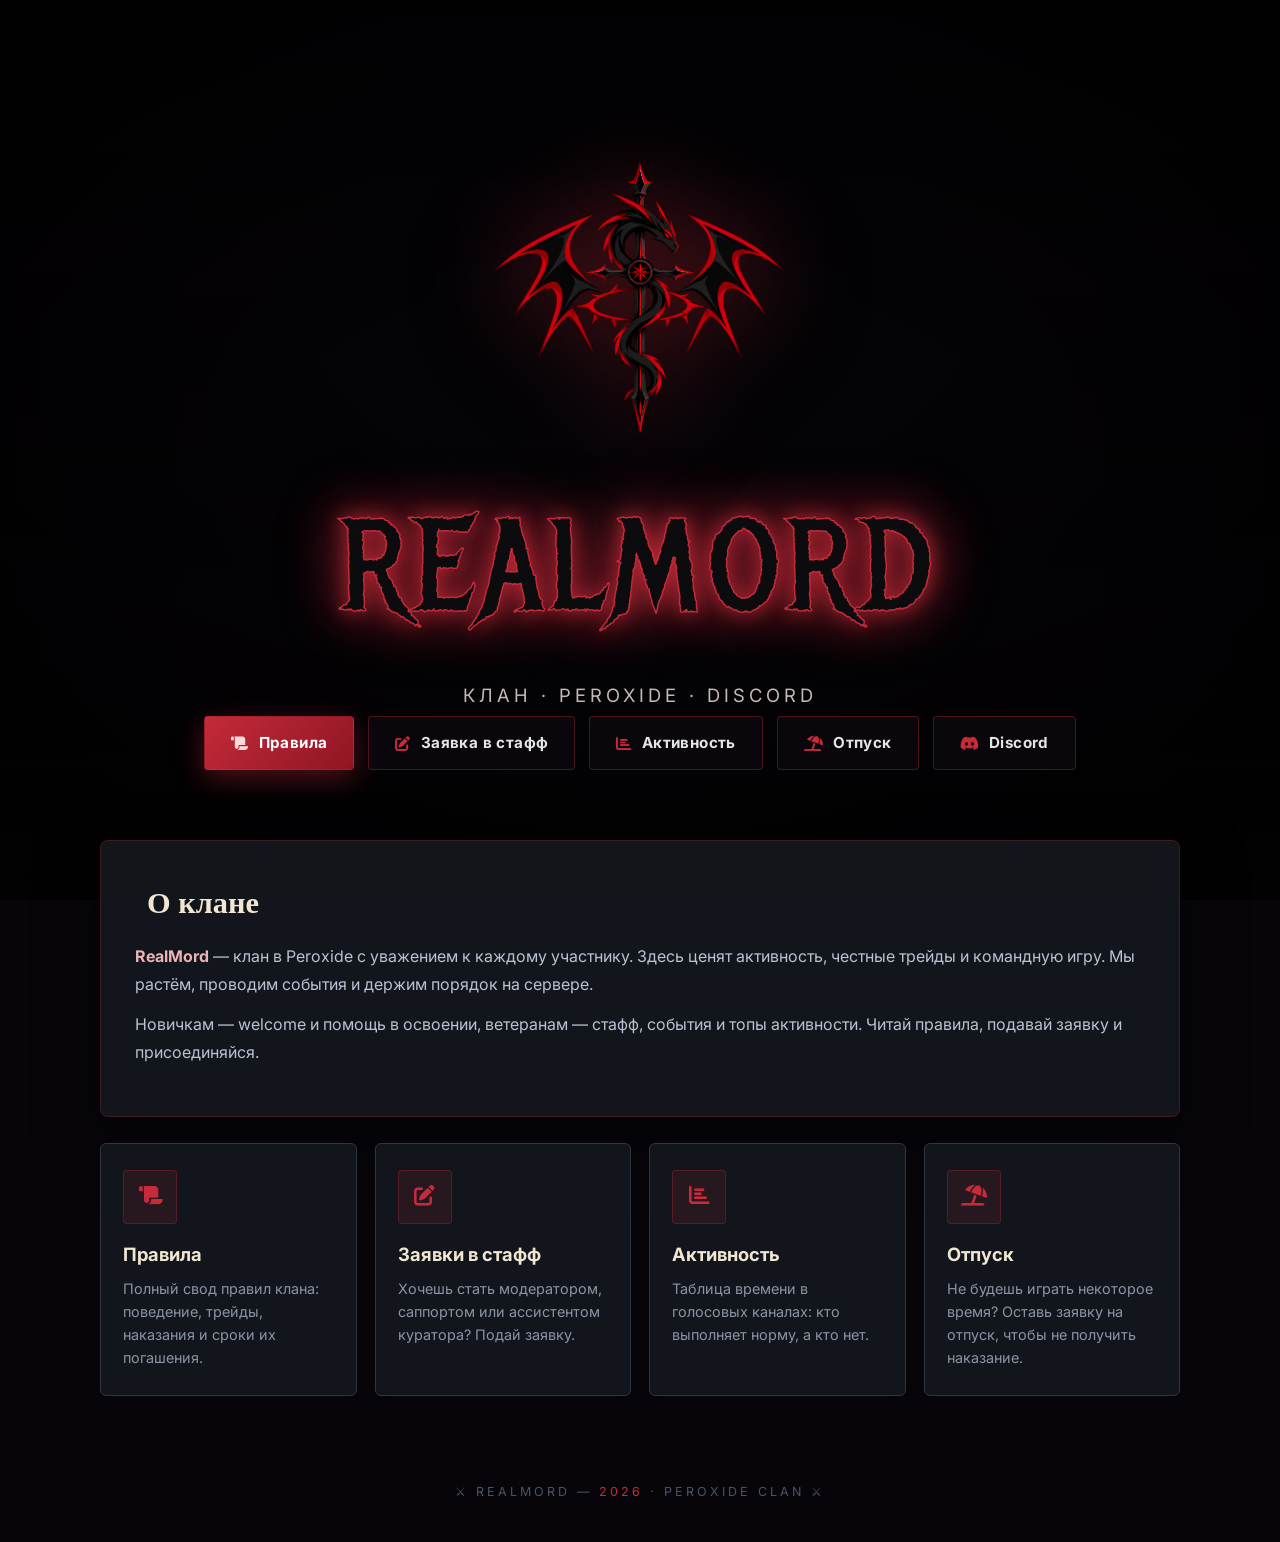
==== commit eebf451e: "Staff role chooser modal, remove apply links from rules, strict (sharp) styling" ====
--- a/index.html
+++ b/index.html
@@ -101,7 +101,7 @@
             align-items: center;
             gap: 10px;
             padding: 14px 26px;
-            border-radius: 40px;
+            border-radius: 4px;
             font-weight: 700;
             font-size: .95rem;
             letter-spacing: .4px;
@@ -149,7 +149,7 @@
             background: rgba(21, 24, 30, 0.88);
             backdrop-filter: blur(10px);
             border: 1px solid rgba(197, 43, 58, 0.25);
-            border-radius: 28px;
+            border-radius: 8px;
             padding: 38px 34px;
             margin-bottom: 26px;
             box-shadow: 0 24px 60px rgba(0,0,0,0.55);
@@ -178,7 +178,7 @@
             background: rgba(21, 24, 30, 0.88);
             backdrop-filter: blur(10px);
             border: 1px solid #2f3542;
-            border-radius: 22px;
+            border-radius: 6px;
             padding: 26px 22px;
             transition: transform .25s cubic-bezier(.2,.8,.2,1), border-color .25s, box-shadow .25s;
         }
@@ -186,7 +186,7 @@
         .hcard-icon {
             width: 52px;
             height: 52px;
-            border-radius: 16px;
+            border-radius: 4px;
             background: rgba(197, 43, 58, 0.12);
             border: 1px solid rgba(197, 43, 58, 0.3);
             display: flex;
@@ -212,6 +212,90 @@
             text-transform: uppercase;
         }
         .home-footer span { color: #c52b3a; }
+
+        /* ===== МОДАЛКА ВЫБОРА ЗАЯВКИ ===== */
+        .role-modal {
+            position: fixed;
+            inset: 0;
+            z-index: 3000;
+            display: flex;
+            align-items: center;
+            justify-content: center;
+            padding: 20px;
+            background: rgba(4, 3, 6, 0.82);
+            backdrop-filter: blur(6px);
+            opacity: 0;
+            visibility: hidden;
+            transition: opacity .25s ease, visibility .25s;
+        }
+        .role-modal.open { opacity: 1; visibility: visible; }
+        .role-modal-box {
+            width: 100%;
+            max-width: 520px;
+            background: rgba(21, 24, 30, 0.97);
+            border: 1px solid #2f3542;
+            border-top: 3px solid #c52b3a;
+            border-radius: 6px;
+            padding: 30px 28px 26px;
+            box-shadow: 0 30px 80px rgba(0,0,0,0.7);
+            transform: translateY(16px) scale(.98);
+            transition: transform .25s cubic-bezier(.2,.8,.2,1);
+        }
+        .role-modal.open .role-modal-box { transform: translateY(0) scale(1); }
+        .role-modal-head { display: flex; align-items: flex-start; justify-content: space-between; gap: 14px; margin-bottom: 6px; }
+        .role-modal-box h3 {
+            margin: 0;
+            font-size: 1.3rem;
+            font-weight: 800;
+            letter-spacing: .5px;
+            text-transform: uppercase;
+            color: #f0e6d2;
+        }
+        .role-modal-box > p { margin: 0 0 20px; color: #8a94a6; font-size: .9rem; }
+        .role-modal-close {
+            background: none;
+            border: 1px solid #2f3542;
+            border-radius: 4px;
+            color: #8a94a6;
+            width: 32px;
+            height: 32px;
+            flex-shrink: 0;
+            cursor: pointer;
+            font-size: 1rem;
+            transition: border-color .2s, color .2s;
+        }
+        .role-modal-close:hover { border-color: #c52b3a; color: #c52b3a; }
+        .role-options { display: flex; flex-direction: column; gap: 10px; }
+        .role-option {
+            display: flex;
+            align-items: center;
+            gap: 16px;
+            padding: 16px 18px;
+            background: #0d0f14;
+            border: 1px solid #2a2f3a;
+            border-radius: 4px;
+            text-decoration: none;
+            transition: border-color .2s, background .2s, transform .2s;
+        }
+        .role-option:hover { border-color: #c52b3a; background: #131016; transform: translateX(4px); }
+        .role-option > i:first-child {
+            width: 44px;
+            height: 44px;
+            flex-shrink: 0;
+            display: flex;
+            align-items: center;
+            justify-content: center;
+            background: rgba(197, 43, 58, 0.12);
+            border: 1px solid rgba(197, 43, 58, 0.3);
+            border-radius: 4px;
+            color: #c52b3a;
+            font-size: 1.15rem;
+        }
+        .role-option-text { display: flex; flex-direction: column; gap: 2px; }
+        .role-option-text strong { color: #f0e6d2; font-size: 1rem; letter-spacing: .3px; }
+        .role-option-text small { color: #8a94a6; font-size: .8rem; }
+        .role-option > i:last-child { margin-left: auto; color: #5a6478; font-size: .85rem; transition: color .2s, transform .2s; }
+        .role-option:hover > i:last-child { color: #c52b3a; transform: translateX(3px); }
 
         @media (max-width: 600px) {
             .hero-actions { flex-direction: column; align-items: stretch; }
@@ -248,7 +332,7 @@
             <p class="hero-sub">Клан · Peroxide · Discord</p>
             <div class="hero-actions">
                 <a class="hb hb-main" href="rules.html"><i class="fas fa-scroll"></i> Правила</a>
-                <a class="hb" href="apply.html"><i class="fas fa-pen-to-square"></i> Заявка в стафф</a>
+                <a class="hb" href="apply.html" data-role-open><i class="fas fa-pen-to-square"></i> Заявка в стафф</a>
                 <a class="hb" href="activity.html"><i class="fas fa-chart-bar"></i> Активность</a>
                 <a class="hb" href="vacation.html"><i class="fas fa-umbrella-beach"></i> Отпуск</a>
                 <a class="hb" href="https://discord.gg/KJaNkFjg" target="_blank" rel="noopener noreferrer"><i class="fab fa-discord"></i> Discord</a>
@@ -270,7 +354,7 @@
                 <h3>Правила</h3>
                 <p>Полный свод правил клана: поведение, трейды, наказания и сроки их погашения.</p>
             </a>
-            <a class="hcard" href="apply.html">
+            <a class="hcard" href="apply.html" data-role-open>
                 <div class="hcard-icon"><i class="fas fa-pen-to-square"></i></div>
                 <h3>Заявки в стафф</h3>
                 <p>Хочешь стать модератором, саппортом или ассистентом куратора? Подай заявку.</p>
@@ -290,6 +374,33 @@
 
     <footer class="home-footer">⚔ RealMord — <span>2026</span> · Peroxide Clan ⚔</footer>
 
+    <div class="role-modal" id="role-modal" role="dialog" aria-modal="true" aria-labelledby="role-modal-title">
+        <div class="role-modal-box">
+            <div class="role-modal-head">
+                <h3 id="role-modal-title">Заявка в стафф</h3>
+                <button class="role-modal-close" id="role-modal-close" aria-label="Закрыть"><i class="fas fa-xmark"></i></button>
+            </div>
+            <p>Выбери позицию, на которую хочешь подать заявку.</p>
+            <div class="role-options">
+                <a class="role-option" href="apply.html?role=moderator">
+                    <i class="fas fa-shield-halved"></i>
+                    <span class="role-option-text"><strong>Модератор</strong><small>Следит за порядком и правилами сервера</small></span>
+                    <i class="fas fa-chevron-right"></i>
+                </a>
+                <a class="role-option" href="apply.html?role=support">
+                    <i class="fas fa-headset"></i>
+                    <span class="role-option-text"><strong>Саппорт</strong><small>Помогает игрокам и отвечает на вопросы</small></span>
+                    <i class="fas fa-chevron-right"></i>
+                </a>
+                <a class="role-option" href="apply.html?role=curator">
+                    <i class="fas fa-star"></i>
+                    <span class="role-option-text"><strong>Ассистент куратора</strong><small>Помогает куратору с активностью и ивентами</small></span>
+                    <i class="fas fa-chevron-right"></i>
+                </a>
+            </div>
+        </div>
+    </div>
+
     <script>
         (function createParticles() {
             const c = document.getElementById('particles');
@@ -303,6 +414,19 @@
                 c.appendChild(p);
             }
         })();
+
+        (function roleModal() {
+            const modal = document.getElementById('role-modal');
+            const closeBtn = document.getElementById('role-modal-close');
+            const open = () => modal.classList.add('open');
+            const close = () => modal.classList.remove('open');
+            document.querySelectorAll('[data-role-open]').forEach(el => {
+                el.addEventListener('click', e => { e.preventDefault(); open(); });
+            });
+            closeBtn.addEventListener('click', close);
+            modal.addEventListener('click', e => { if (e.target === modal) close(); });
+            document.addEventListener('keydown', e => { if (e.key === 'Escape') close(); });
+        })();
     </script>
 </body>
 </html>
--- a/style.css
+++ b/style.css
@@ -71,7 +71,7 @@
     font-weight: 500;
     font-size: 0.95rem;
     transition: all 0.2s;
-    border-radius: 0 24px 24px 0;
+    border-radius: 0;
     white-space: nowrap;
 }
 .side-nav a i {
@@ -125,7 +125,7 @@
     font-size: 0.85rem;
     color: #c52b3a;
     background: rgba(197, 43, 58, 0.12);
-    border-radius: 8px;
+    border-radius: 4px;
     flex-shrink: 0;
     transition: all 0.2s;
 }
@@ -173,7 +173,7 @@
     margin: 5vh auto;
     background: rgba(21, 24, 30, 0.85);
     backdrop-filter: blur(8px);
-    border-radius: 32px;
+    border-radius: 8px;
     overflow: hidden;
     padding: 40px 35px;
     transition: background 0.3s, box-shadow 0.3s;
@@ -459,7 +459,7 @@
     font-size: 1rem;
     font-weight: 600;
     padding: 8px 18px;
-    border-radius: 40px;
+    border-radius: 4px;
     cursor: pointer;
     transition: all 0.2s;
     display: flex;
@@ -520,7 +520,7 @@
     width: 48px;
     height: 48px;
     background: #1e2128;
-    border-radius: 18px;
+    border-radius: 6px;
     display: flex;
     align-items: center;
     justify-content: center;
@@ -540,7 +540,7 @@
     background: #1a1e27;
     margin-bottom: 12px;
     padding: 18px 25px;
-    border-radius: 20px;
+    border-radius: 6px;
     border-left: 5px solid #2f3542;
     transition: 0.2s;
     box-shadow: 0 4px 12px rgba(0,0,0,0.3);
@@ -564,7 +564,7 @@
     margin-top: 10px;
     padding: 12px 16px;
     background: #252b36;
-    border-radius: 14px;
+    border-radius: 4px;
     border-left: 4px solid #b38b5c;
 }
 
@@ -580,7 +580,7 @@
     align-items: center;
     gap: 5px;
     padding: 4px 12px;
-    border-radius: 20px;
+    border-radius: 4px;
     font-size: 0.7rem;
     font-weight: 700;
     letter-spacing: 0.5px;
@@ -668,12 +668,12 @@
     margin-top: 10px;
     padding: 14px 20px;
     background: #1f232e;
-    border-radius: 16px;
+    border-radius: 4px;
     border-left: 3px solid #3f4656;
 }
 .expiration-box {
     background: #1a1f2b;
-    border-radius: 24px;
+    border-radius: 8px;
     padding: 30px 30px;
     margin-top: 40px;
     border: 2px dashed #9b1d2c;
@@ -685,7 +685,7 @@
     flex: 1 1 250px;
     background: #252c38;
     padding: 20px;
-    border-radius: 20px;
+    border-radius: 6px;
     border-top: 5px solid #c52b3a;
 }
 .exp-item h3 {
@@ -719,7 +719,7 @@
     background: #1a1e27;
     color: #e5e5e5;
     padding: 7px 14px;
-    border-radius: 8px;
+    border-radius: 4px;
     font-size: 0.78rem;
     white-space: nowrap;
     font-weight: 400;
@@ -939,7 +939,7 @@
     }
     .side-nav a {
         padding: 6px 12px;
-        border-radius: 40px;
+        border-radius: 4px;
         gap: 6px;
     }
     .side-nav a span {
@@ -960,7 +960,7 @@
         background: rgba(30, 34, 43, 0.98);
         backdrop-filter: blur(12px);
         border: 1px solid #2a2f3a;
-        border-radius: 14px;
+        border-radius: 6px;
         padding: 6px;
         min-width: 180px;
         max-height: none !important;
@@ -977,7 +977,7 @@
         padding: 8px 16px;
         font-size: 0.85rem;
         border-left: none;
-        border-radius: 10px;
+        border-radius: 4px;
         justify-content: center;
     }
     .side-nav .submenu a i {
@@ -989,7 +989,7 @@
         font-size: 0.85rem;
         color: #c52b3a;
         background: rgba(197, 43, 58, 0.12);
-        border-radius: 8px;
+        border-radius: 4px;
         flex-shrink: 0;
     }
     .side-nav .has-submenu > a::after {
@@ -1031,7 +1031,7 @@
     padding: 14px 16px;
     background: #0d0f14;
     border: 2px solid #2a2f3a;
-    border-radius: 14px;
+    border-radius: 6px;
     cursor: pointer;
     font-weight: 700;
     font-size: 0.9rem;
@@ -1083,7 +1083,7 @@
 /* ===== ФОРМА ЗАЯВКИ ===== */
 .form-container {
     background: linear-gradient(145deg, #1a1e27, #1f2430);
-    border-radius: 24px;
+    border-radius: 8px;
     padding: 36px;
     border: 1px solid #2f3542;
     box-shadow: 0 8px 32px rgba(0,0,0,0.4), inset 0 1px 0 rgba(255,255,255,0.03);
@@ -1125,7 +1125,7 @@
     padding: 14px 18px;
     background: #0d0f14;
     border: 1px solid #2a2f3a;
-    border-radius: 14px;
+    border-radius: 6px;
     color: #e5e5e5;
     font-size: 0.95rem;
     font-family: 'Inter', sans-serif;
@@ -1150,7 +1150,7 @@
     color: white;
     border: none;
     padding: 14px 32px;
-    border-radius: 40px;
+    border-radius: 4px;
     font-size: 1rem;
     font-weight: 700;
     font-family: 'Inter', sans-serif;
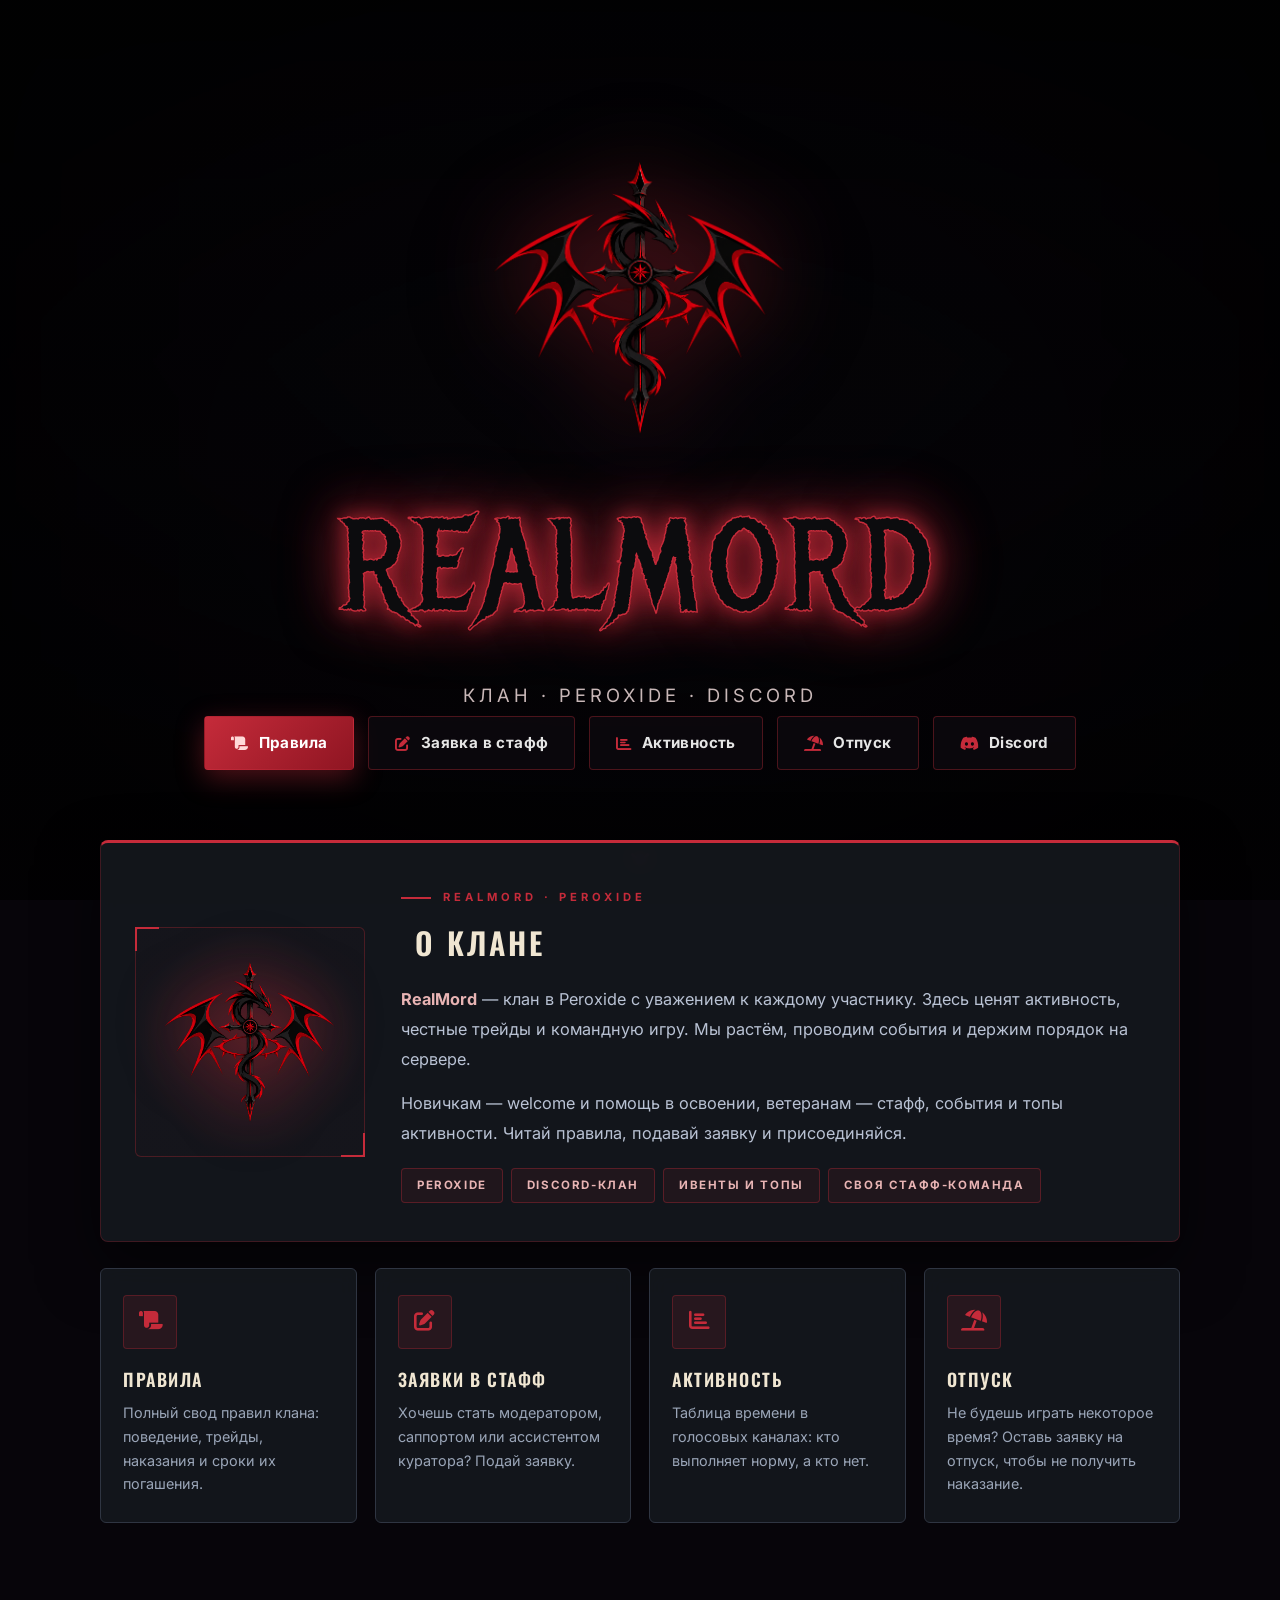
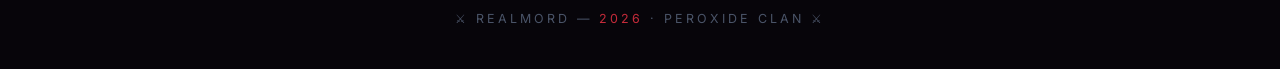
==== commit 32999184: "About section redesign: Oswald font, emblem visual, eyebrow, chips" ====
--- a/index.html
+++ b/index.html
@@ -7,7 +7,7 @@
     <title>RealMord — Клан Peroxide</title>
     <link rel="preconnect" href="https://fonts.googleapis.com">
     <link rel="preconnect" href="https://fonts.gstatic.com" crossorigin>
-    <link href="https://fonts.googleapis.com/css2?family=Inter:opsz,wght@14..32,400;14..32,600;14..32,800&family=Metal+Mania&display=swap" rel="stylesheet">
+    <link href="https://fonts.googleapis.com/css2?family=Inter:opsz,wght@14..32,400;14..32,600;14..32,800&family=Metal+Mania&family=Oswald:wght@500;600;700&display=swap" rel="stylesheet">
     <link rel="stylesheet" href="https://cdnjs.cloudflare.com/ajax/libs/font-awesome/6.0.0-beta3/css/all.min.css">
     <link rel="stylesheet" href="style.css">
     <style>
@@ -149,23 +149,84 @@
             background: rgba(21, 24, 30, 0.88);
             backdrop-filter: blur(10px);
             border: 1px solid rgba(197, 43, 58, 0.25);
+            border-top: 3px solid #c52b3a;
             border-radius: 8px;
             padding: 38px 34px;
             margin-bottom: 26px;
             box-shadow: 0 24px 60px rgba(0,0,0,0.55);
-        }
+            display: grid;
+            grid-template-columns: 230px 1fr;
+            gap: 36px;
+            align-items: center;
+        }
+        .about-visual {
+            position: relative;
+            background: radial-gradient(circle at center, rgba(197, 43, 58, 0.2), rgba(197, 43, 58, 0.02) 70%);
+            border: 1px solid rgba(197, 43, 58, 0.3);
+            border-radius: 6px;
+            padding: 26px;
+            display: flex;
+            align-items: center;
+            justify-content: center;
+        }
+        .about-visual::before,
+        .about-visual::after {
+            content: '';
+            position: absolute;
+            width: 22px;
+            height: 22px;
+            border: 2px solid #c52b3a;
+        }
+        .about-visual::before { top: -1px; left: -1px; border-right: none; border-bottom: none; }
+        .about-visual::after { bottom: -1px; right: -1px; border-left: none; border-top: none; }
+        .about-visual img {
+            width: 100%;
+            display: block;
+            filter: drop-shadow(0 0 30px rgba(197, 43, 58, 0.5));
+            animation: aboutFloat 5s ease-in-out infinite;
+        }
+        @keyframes aboutFloat { 0%, 100% { transform: translateY(0); } 50% { transform: translateY(-8px); } }
+        .about-eyebrow {
+            display: inline-flex;
+            align-items: center;
+            gap: 12px;
+            font-size: .7rem;
+            font-weight: 700;
+            letter-spacing: 4px;
+            text-transform: uppercase;
+            color: #c52b3a;
+            margin-bottom: 12px;
+        }
+        .about-eyebrow::before { content: ''; width: 30px; height: 2px; background: #c52b3a; }
         .home-about h2 {
-            font-family: 'Playfair Display', serif;
+            font-family: 'Oswald', sans-serif;
+            font-weight: 600;
             font-size: 1.9rem;
+            letter-spacing: 3px;
+            text-transform: uppercase;
             color: #f0e6d2;
-            margin: 0 0 14px;
-            display: flex;
-            align-items: center;
-            gap: 12px;
-        }
-        .home-about h2 i { color: #c52b3a; }
-        .home-about p { color: #b9c2d4; line-height: 1.75; margin: 0 0 12px; font-size: 1rem; }
+            margin: 0 0 16px;
+            display: flex;
+            align-items: center;
+            gap: 14px;
+        }
+        .home-about h2 i { color: #c52b3a; font-size: 1.4rem; }
+        .home-about p { color: #b9c2d4; line-height: 1.85; margin: 0 0 14px; font-size: 1.02rem; }
         .home-about p strong { color: #e8b4b4; }
+        .about-chips { display: flex; flex-wrap: wrap; gap: 8px; margin-top: 20px; }
+        .chip {
+            padding: 7px 15px;
+            background: rgba(197, 43, 58, 0.08);
+            border: 1px solid rgba(197, 43, 58, 0.35);
+            border-radius: 4px;
+            font-size: .72rem;
+            font-weight: 700;
+            letter-spacing: 1.6px;
+            text-transform: uppercase;
+            color: #e8b4b4;
+            transition: background .2s, border-color .2s;
+        }
+        .chip:hover { background: rgba(197, 43, 58, 0.16); border-color: #c52b3a; }
 
         .home-cards {
             display: grid;
@@ -198,8 +259,18 @@
             transition: box-shadow .25s;
         }
         .hcard:hover .hcard-icon { box-shadow: 0 0 18px rgba(197, 43, 58, 0.4); }
-        .hcard h3 { margin: 0 0 8px; font-size: 1.15rem; color: #f0e6d2; }
-        .hcard p { margin: 0; color: #8a94a6; font-size: .9rem; line-height: 1.6; }
+        .hcard h3 {
+            margin: 0 0 8px;
+            font-family: 'Oswald', sans-serif;
+            font-weight: 600;
+            font-size: 1.1rem;
+            letter-spacing: 1.5px;
+            text-transform: uppercase;
+            color: #f0e6d2;
+            transition: color .2s;
+        }
+        .hcard:hover h3 { color: #fff; }
+        .hcard p { margin: 0; color: #9aa5b8; font-size: .9rem; line-height: 1.65; }
 
         .home-footer {
             position: relative;
@@ -300,7 +371,8 @@
         @media (max-width: 600px) {
             .hero-actions { flex-direction: column; align-items: stretch; }
             .hb { justify-content: center; }
-            .home-about { padding: 28px 20px; }
+            .home-about { padding: 28px 20px; grid-template-columns: 1fr; gap: 24px; }
+            .about-visual { max-width: 200px; margin: 0 auto; }
         }
     </style>
 </head>
@@ -343,9 +415,19 @@
 
     <section class="home-section" id="about">
         <div class="home-about">
-            <h2><i class="fas fa-shield-halved"></i> О клане</h2>
-            <p><strong>RealMord</strong> — клан в Peroxide с уважением к каждому участнику. Здесь ценят активность, честные трейды и командную игру. Мы растём, проводим события и держим порядок на сервере.</p>
-            <p>Новичкам — welcome и помощь в освоении, ветеранам — стафф, события и топы активности. Читай правила, подавай заявку и присоединяйся.</p>
+            <div class="about-visual"><img src="emblem.png" alt="Эмблема RealMord"></div>
+            <div class="about-body">
+                <span class="about-eyebrow">RealMord · Peroxide</span>
+                <h2><i class="fas fa-shield-halved"></i> О клане</h2>
+                <p><strong>RealMord</strong> — клан в Peroxide с уважением к каждому участнику. Здесь ценят активность, честные трейды и командную игру. Мы растём, проводим события и держим порядок на сервере.</p>
+                <p>Новичкам — welcome и помощь в освоении, ветеранам — стафф, события и топы активности. Читай правила, подавай заявку и присоединяйся.</p>
+                <div class="about-chips">
+                    <span class="chip">Peroxide</span>
+                    <span class="chip">Discord-клан</span>
+                    <span class="chip">Ивенты и топы</span>
+                    <span class="chip">Своя стафф-команда</span>
+                </div>
+            </div>
         </div>
 
         <div class="home-cards">
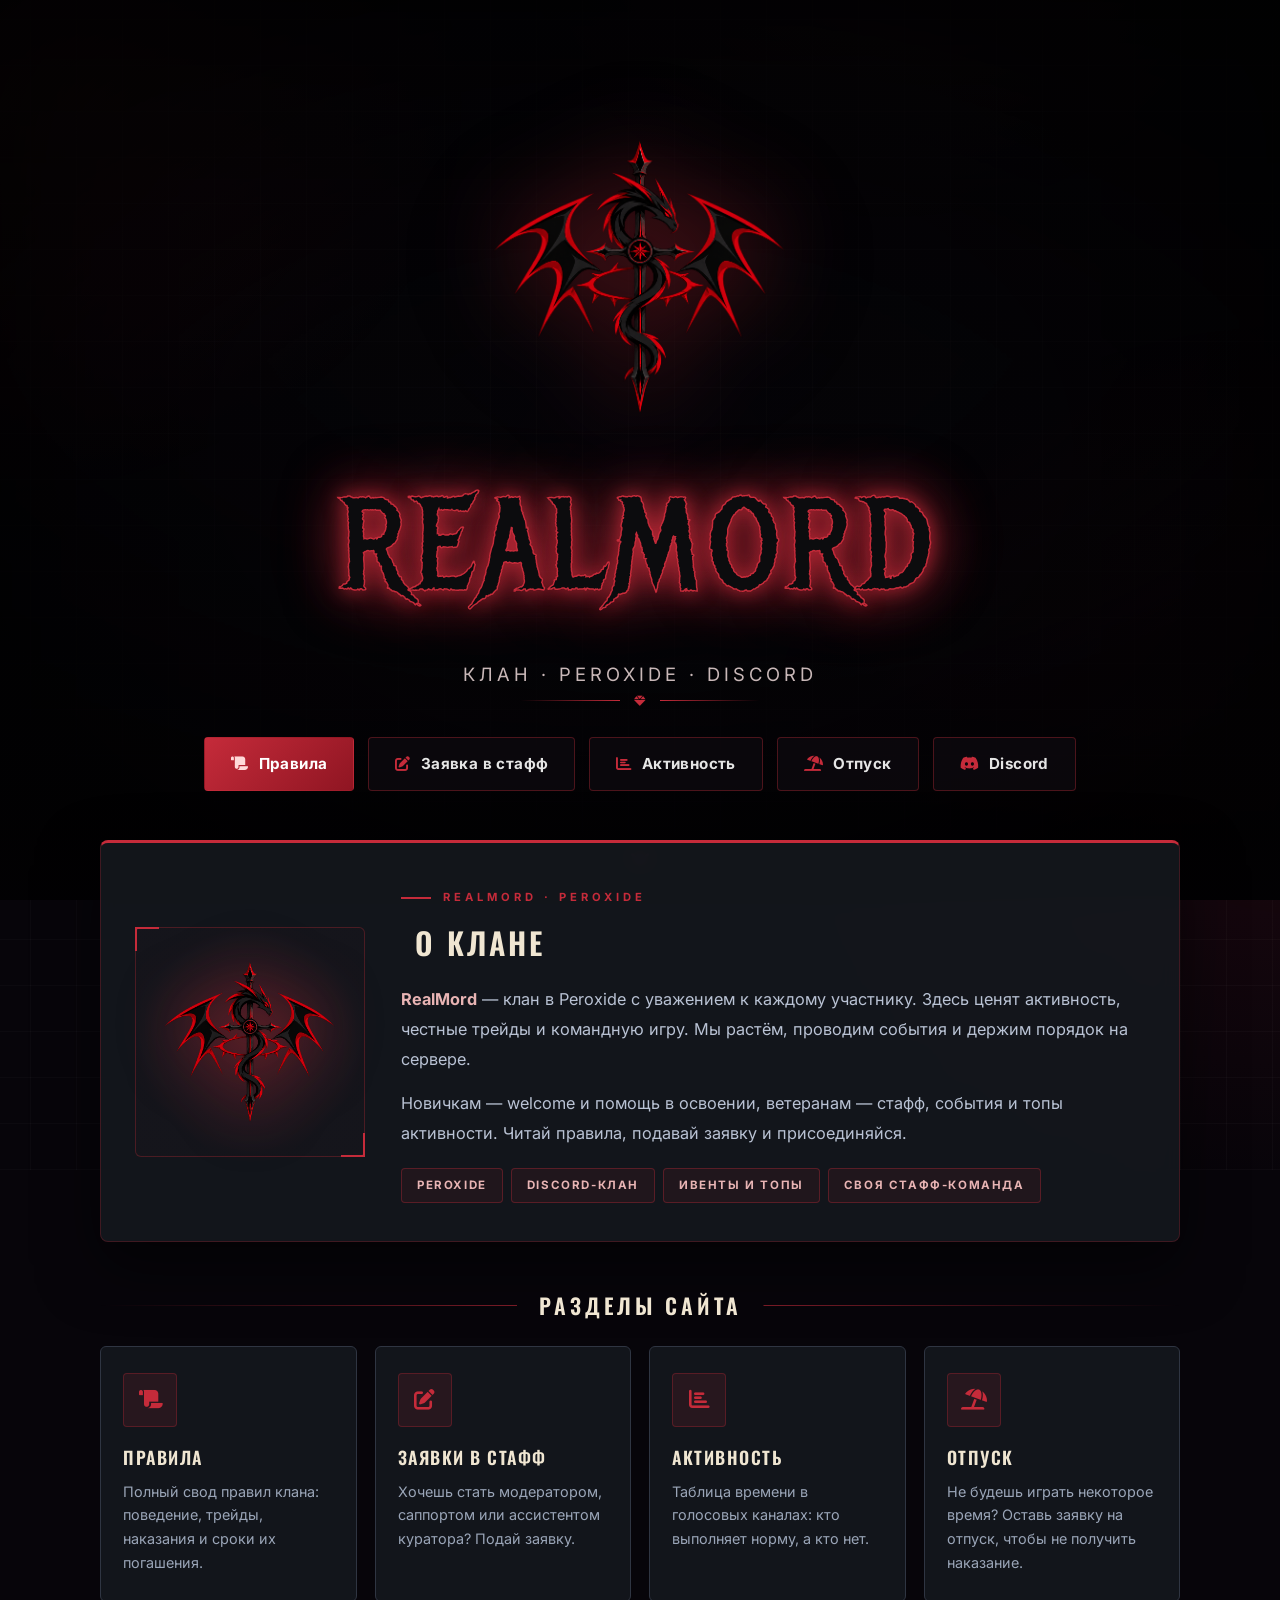
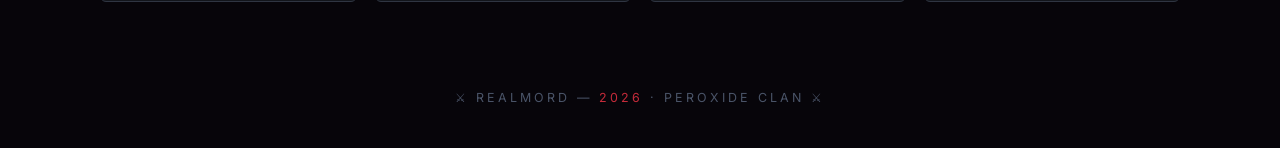
==== commit 2f34481c: "FX layer: particles on all pages, scroll reveals, card tilt/glare, custom cursor, bg glow, micro-ani" ====
--- a/index.html
+++ b/index.html
@@ -66,9 +66,13 @@
                 0 0 60px rgba(197, 43, 58, 0.5),
                 0 0 2px #000;
             filter: drop-shadow(0 0 25px rgba(197, 43, 58, 0.45));
-            animation: titleIn 1.2s .25s cubic-bezier(.2,.8,.2,1) both;
+            animation: titleIn 1.2s .25s cubic-bezier(.2,.8,.2,1) both, titleGlow 3.6s 1.6s ease-in-out infinite;
         }
         @keyframes titleIn { from { opacity: 0; transform: translateY(26px) scale(.92); } to { opacity: 1; transform: translateY(0) scale(1); } }
+        @keyframes titleGlow {
+            0%, 100% { text-shadow: 0 0 20px rgba(197, 43, 58, 0.9), 0 0 60px rgba(197, 43, 58, 0.5), 0 0 2px #000; }
+            50% { text-shadow: 0 0 34px rgba(197, 43, 58, 1), 0 0 95px rgba(197, 43, 58, 0.75), 0 0 2px #000; }
+        }
 
         .hero-sub {
             font-size: clamp(.95rem, 2.2vw, 1.15rem);
@@ -88,6 +92,44 @@
             animation: fadeUpIn 1s .65s both;
         }
         @keyframes fadeUpIn { from { opacity: 0; transform: translateY(18px); } to { opacity: 1; transform: translateY(0); } }
+
+        .hero-divider {
+            display: flex;
+            align-items: center;
+            justify-content: center;
+            gap: 14px;
+            margin: 2px 0 30px;
+            animation: fadeUpIn 1s .75s both;
+        }
+        .hero-divider span {
+            width: 100px;
+            height: 1px;
+            background: linear-gradient(90deg, transparent, #c52b3a);
+            position: relative;
+            overflow: hidden;
+        }
+        .hero-divider span:last-child { transform: scaleX(-1); }
+        .hero-divider span::after {
+            content: '';
+            position: absolute;
+            top: 0;
+            left: -40%;
+            width: 40%;
+            height: 100%;
+            background: #ff9a9a;
+            animation: lineSpark 2.6s linear infinite;
+        }
+        .hero-divider span:last-child::after { animation-delay: 1.3s; }
+        @keyframes lineSpark { 0% { left: -40%; } 60%, 100% { left: 115%; } }
+        .hero-divider i {
+            color: #c52b3a;
+            font-size: .72rem;
+            animation: gemPulse 2.6s ease-in-out infinite;
+        }
+        @keyframes gemPulse {
+            0%, 100% { transform: rotate(45deg) scale(1); filter: drop-shadow(0 0 4px rgba(197, 43, 58, 0.6)); }
+            50% { transform: rotate(45deg) scale(1.3); filter: drop-shadow(0 0 14px rgba(197, 43, 58, 0.95)); }
+        }
 
         .hero-actions {
             display: flex;
@@ -110,8 +152,22 @@
             background: rgba(14, 10, 16, 0.72);
             border: 1px solid rgba(197, 43, 58, 0.35);
             backdrop-filter: blur(8px);
+            position: relative;
+            overflow: hidden;
             transition: transform .25s cubic-bezier(.2,.8,.2,1), box-shadow .25s, border-color .25s, background .25s;
         }
+        .hb::after {
+            content: '';
+            position: absolute;
+            top: 0;
+            left: -130%;
+            width: 55%;
+            height: 100%;
+            background: linear-gradient(105deg, transparent, rgba(255,255,255,0.2), transparent);
+            transform: skewX(-18deg);
+            transition: left .6s ease;
+        }
+        .hb:hover::after { left: 140%; }
         .hb i { color: #c52b3a; transition: color .25s, filter .25s; }
         .hb:hover { transform: translateY(-3px); border-color: #c52b3a; background: rgba(28, 12, 16, 0.85); box-shadow: 0 10px 30px rgba(197, 43, 58, 0.25); }
         .hb:hover i { filter: drop-shadow(0 0 8px rgba(197, 43, 58, 0.8)); }
@@ -119,7 +175,11 @@
             background: linear-gradient(135deg, #c52b3a, #8f1522);
             border-color: transparent;
             color: #fff;
-            box-shadow: 0 8px 28px rgba(197, 43, 58, 0.4);
+            animation: ctaPulse 2.8s ease-in-out infinite;
+        }
+        @keyframes ctaPulse {
+            0%, 100% { box-shadow: 0 8px 28px rgba(197, 43, 58, 0.4); }
+            50% { box-shadow: 0 8px 38px rgba(197, 43, 58, 0.8), 0 0 0 3px rgba(197, 43, 58, 0.18); }
         }
         .hb-main i { color: #ffd9d9; }
         .hb-main:hover { background: linear-gradient(135deg, #d83645, #a81c2b); box-shadow: 0 12px 36px rgba(197, 43, 58, 0.55); }
@@ -233,6 +293,41 @@
             grid-template-columns: repeat(auto-fit, minmax(230px, 1fr));
             gap: 18px;
         }
+        .home-sec-head {
+            display: flex;
+            align-items: center;
+            gap: 22px;
+            margin: 46px 0 24px;
+        }
+        .home-sec-head h2 {
+            font-family: 'Oswald', sans-serif;
+            font-weight: 600;
+            font-size: 1.35rem;
+            letter-spacing: 4px;
+            text-transform: uppercase;
+            color: #f0e6d2;
+            margin: 0;
+            white-space: nowrap;
+        }
+        .home-sec-head .sec-line {
+            flex: 1;
+            height: 1px;
+            background: linear-gradient(90deg, transparent, rgba(197, 43, 58, 0.6));
+            position: relative;
+            overflow: hidden;
+        }
+        .home-sec-head .sec-line:last-child { transform: scaleX(-1); }
+        .home-sec-head .sec-line::after {
+            content: '';
+            position: absolute;
+            top: 0;
+            left: -40%;
+            width: 40%;
+            height: 100%;
+            background: #ff9a9a;
+            animation: lineSpark 3.2s linear infinite;
+        }
+        .home-sec-head .sec-line:last-child::after { animation-delay: 1.6s; }
         .hcard {
             display: block;
             text-decoration: none;
@@ -241,8 +336,31 @@
             border: 1px solid #2f3542;
             border-radius: 6px;
             padding: 26px 22px;
+            position: relative;
+            overflow: hidden;
             transition: transform .25s cubic-bezier(.2,.8,.2,1), border-color .25s, box-shadow .25s;
         }
+        .hcard::before {
+            content: '';
+            position: absolute;
+            top: 0;
+            left: 0;
+            height: 2px;
+            width: 0;
+            background: linear-gradient(90deg, #c52b3a, #ff5f6d);
+            transition: width .5s cubic-bezier(.2,.8,.2,1);
+        }
+        .hcard:hover::before { width: 100%; }
+        .hcard::after {
+            content: '';
+            position: absolute;
+            inset: 0;
+            background: radial-gradient(340px circle at var(--gx, 50%) var(--gy, 50%), rgba(197, 43, 58, 0.16), transparent 62%);
+            opacity: 0;
+            transition: opacity .35s;
+            pointer-events: none;
+        }
+        .hcard:hover::after { opacity: 1; }
         .hcard:hover { transform: translateY(-6px); border-color: #c52b3a; box-shadow: 0 16px 40px rgba(197, 43, 58, 0.18); }
         .hcard-icon {
             width: 52px;
@@ -256,9 +374,13 @@
             font-size: 1.3rem;
             color: #c52b3a;
             margin-bottom: 16px;
-            transition: box-shadow .25s;
-        }
-        .hcard:hover .hcard-icon { box-shadow: 0 0 18px rgba(197, 43, 58, 0.4); }
+            transition: box-shadow .35s, transform .35s cubic-bezier(.2,.8,.2,1), background .35s;
+        }
+        .hcard:hover .hcard-icon {
+            box-shadow: 0 0 22px rgba(197, 43, 58, 0.5);
+            transform: rotate(-8deg) scale(1.1);
+            background: rgba(197, 43, 58, 0.22);
+        }
         .hcard h3 {
             margin: 0 0 8px;
             font-family: 'Oswald', sans-serif;
@@ -337,6 +459,11 @@
         }
         .role-modal-close:hover { border-color: #c52b3a; color: #c52b3a; }
         .role-options { display: flex; flex-direction: column; gap: 10px; }
+        .role-modal.open .role-option { animation: optIn .45s cubic-bezier(.2,.8,.2,1) both; }
+        .role-modal.open .role-option:nth-child(1) { animation-delay: .08s; }
+        .role-modal.open .role-option:nth-child(2) { animation-delay: .16s; }
+        .role-modal.open .role-option:nth-child(3) { animation-delay: .24s; }
+        @keyframes optIn { from { opacity: 0; transform: translateX(-20px); } to { opacity: 1; transform: translateX(0); } }
         .role-option {
             display: flex;
             align-items: center;
@@ -402,6 +529,9 @@
             <div class="hero-emblem"><img src="emblem.png" alt="Эмблема RealMord"></div>
             <h1 class="hero-title">RealMord</h1>
             <p class="hero-sub">Клан · Peroxide · Discord</p>
+            <div class="hero-divider">
+                <span></span><i class="fas fa-gem"></i><span></span>
+            </div>
             <div class="hero-actions">
                 <a class="hb hb-main" href="rules.html"><i class="fas fa-scroll"></i> Правила</a>
                 <a class="hb" href="apply.html" data-role-open><i class="fas fa-pen-to-square"></i> Заявка в стафф</a>
@@ -414,7 +544,7 @@
     </section>
 
     <section class="home-section" id="about">
-        <div class="home-about">
+        <div class="home-about reveal">
             <div class="about-visual"><img src="emblem.png" alt="Эмблема RealMord"></div>
             <div class="about-body">
                 <span class="about-eyebrow">RealMord · Peroxide</span>
@@ -430,23 +560,29 @@
             </div>
         </div>
 
+        <div class="home-sec-head reveal">
+            <div class="sec-line"></div>
+            <h2>Разделы сайта</h2>
+            <div class="sec-line"></div>
+        </div>
+
         <div class="home-cards">
-            <a class="hcard" href="rules.html">
+            <a class="hcard reveal" style="--i:0" href="rules.html">
                 <div class="hcard-icon"><i class="fas fa-scroll"></i></div>
                 <h3>Правила</h3>
                 <p>Полный свод правил клана: поведение, трейды, наказания и сроки их погашения.</p>
             </a>
-            <a class="hcard" href="apply.html" data-role-open>
+            <a class="hcard reveal" style="--i:1" href="apply.html" data-role-open>
                 <div class="hcard-icon"><i class="fas fa-pen-to-square"></i></div>
                 <h3>Заявки в стафф</h3>
                 <p>Хочешь стать модератором, саппортом или ассистентом куратора? Подай заявку.</p>
             </a>
-            <a class="hcard" href="activity.html">
+            <a class="hcard reveal" style="--i:2" href="activity.html">
                 <div class="hcard-icon"><i class="fas fa-chart-bar"></i></div>
                 <h3>Активность</h3>
                 <p>Таблица времени в голосовых каналах: кто выполняет норму, а кто нет.</p>
             </a>
-            <a class="hcard" href="vacation.html">
+            <a class="hcard reveal" style="--i:3" href="vacation.html">
                 <div class="hcard-icon"><i class="fas fa-umbrella-beach"></i></div>
                 <h3>Отпуск</h3>
                 <p>Не будешь играть некоторое время? Оставь заявку на отпуск, чтобы не получить наказание.</p>
@@ -510,5 +646,6 @@
             document.addEventListener('keydown', e => { if (e.key === 'Escape') close(); });
         })();
     </script>
+    <script src="fx.js"></script>
 </body>
 </html>
--- a/style.css
+++ b/style.css
@@ -1251,3 +1251,214 @@
 body.light-theme .clan-icon img {
     filter: drop-shadow(0 0 6px rgba(197, 43, 58, 0.3));
 }
+
+/* ============================================================
+   FX-СЛОЙ: ФОНОВОЕ СВЕЧЕНИЕ, СЕТКА, REveal, МИКРО-АНИМАЦИИ
+   ============================================================ */
+
+body::after {
+    content: '';
+    position: fixed;
+    inset: -30%;
+    background:
+        repeating-linear-gradient(0deg, rgba(255, 255, 255, 0.022) 0 1px, transparent 1px 46px),
+        repeating-linear-gradient(90deg, rgba(255, 255, 255, 0.022) 0 1px, transparent 1px 46px),
+        radial-gradient(38% 44% at 18% 26%, rgba(197, 43, 58, 0.17), transparent 62%),
+        radial-gradient(42% 50% at 82% 72%, rgba(140, 20, 40, 0.15), transparent 62%),
+        radial-gradient(30% 34% at 62% 14%, rgba(255, 90, 100, 0.07), transparent 60%);
+    animation: bgDrift 26s ease-in-out infinite alternate;
+    pointer-events: none;
+    z-index: 0;
+}
+@keyframes bgDrift {
+    0%   { transform: translate(-2%, -1%) rotate(0deg) scale(1); }
+    50%  { transform: translate(2%, 2%) rotate(2.5deg) scale(1.05); }
+    100% { transform: translate(-1%, 3%) rotate(-2deg) scale(1.02); }
+}
+
+/* ---- появление блоков при скролле ---- */
+.reveal {
+    opacity: 0;
+    translate: 0 40px;
+}
+.reveal.in {
+    opacity: 1;
+    translate: 0 0;
+    transition: opacity 0.9s cubic-bezier(0.2, 0.8, 0.2, 1), translate 0.9s cubic-bezier(0.2, 0.8, 0.2, 1);
+    transition-delay: calc(var(--i, 0) * 0.13s);
+}
+
+/* ---- боковое меню: микро-движение ---- */
+.side-nav a i { transition: transform 0.25s; }
+.side-nav a:hover { transform: translateX(5px); }
+.side-nav a:hover i { transform: scale(1.15); }
+
+/* ---- заголовки секций: иконка оживает ---- */
+.section-icon {
+    transition: transform 0.35s cubic-bezier(0.2, 0.8, 0.2, 1), box-shadow 0.35s;
+}
+.rule-section:hover .section-icon {
+    transform: rotate(-7deg) scale(1.08);
+    box-shadow: 0 0 20px rgba(197, 43, 58, 0.4);
+}
+
+/* ---- карточки правил: свечение + сдвиг ---- */
+.rule-item {
+    position: relative;
+    overflow: hidden;
+    transition: transform 0.3s cubic-bezier(0.2, 0.8, 0.2, 1), background 0.25s, border-color 0.25s, box-shadow 0.3s;
+}
+.rule-item::after {
+    content: '';
+    position: absolute;
+    top: 0;
+    left: -130%;
+    width: 55%;
+    height: 100%;
+    background: linear-gradient(105deg, transparent, rgba(255, 255, 255, 0.06), transparent);
+    transform: skewX(-18deg);
+    transition: left 0.6s ease;
+    pointer-events: none;
+}
+.rule-item:hover {
+    transform: translateX(8px);
+    border-left-color: #c52b3a;
+    box-shadow: -6px 0 26px rgba(197, 43, 58, 0.18);
+}
+.rule-item:hover::after { left: 140%; }
+.rule-item:hover .rule-number { text-shadow: 0 0 14px rgba(197, 43, 58, 0.9); }
+
+/* ---- степени наказания ---- */
+.pstep:hover { transform: translateY(-3px); }
+
+/* ---- кнопка отправки: световой блик ---- */
+.form-submit::after {
+    content: '';
+    position: absolute;
+    top: 0;
+    left: -130%;
+    width: 55%;
+    height: 100%;
+    background: linear-gradient(105deg, transparent, rgba(255, 255, 255, 0.22), transparent);
+    transform: skewX(-18deg);
+    transition: left 0.6s ease;
+}
+.form-submit:hover::after { left: 140%; }
+
+/* ---- верхняя линия формы: бегущая лента ---- */
+.form-container::before {
+    background: linear-gradient(90deg, transparent, #c52b3a, #ff5f6d, #c52b3a, transparent);
+    background-size: 200% 100%;
+    animation: barSlide 3.6s linear infinite;
+}
+@keyframes barSlide {
+    from { background-position: 200% 0; }
+    to   { background-position: -200% 0; }
+}
+
+/* ---- поля ввода: пульс фокуса ---- */
+.form-group input:focus,
+.form-group select:focus,
+.form-group textarea:focus {
+    animation: focusPulse 1.8s ease-in-out infinite;
+}
+@keyframes focusPulse {
+    0%, 100% { box-shadow: 0 0 0 4px rgba(197, 43, 58, 0.14), 0 0 18px rgba(197, 43, 58, 0.06); }
+    50%      { box-shadow: 0 0 0 4px rgba(197, 43, 58, 0.3), 0 0 28px rgba(197, 43, 58, 0.18); }
+}
+
+/* ---- угловые скобки контейнера ---- */
+.container::before,
+.container::after {
+    content: '';
+    position: absolute;
+    width: 28px;
+    height: 28px;
+    border: 2px solid rgba(197, 43, 58, 0.6);
+    pointer-events: none;
+    z-index: 3;
+}
+.container::before { top: 12px; left: 12px; border-right: none; border-bottom: none; }
+.container::after  { bottom: 12px; right: 12px; border-left: none; border-top: none; }
+
+/* ---- курсор: точка + кольцо ---- */
+.cursor-dot,
+.cursor-ring {
+    position: fixed;
+    top: 0;
+    left: 0;
+    pointer-events: none;
+    z-index: 9999;
+    border-radius: 50%;
+    transform: translate(-100px, -100px);
+}
+.cursor-dot {
+    width: 6px;
+    height: 6px;
+    margin: -3px 0 0 -3px;
+    background: #c52b3a;
+    box-shadow: 0 0 10px #c52b3a;
+}
+.cursor-ring {
+    width: 34px;
+    height: 34px;
+    margin: -17px 0 0 -17px;
+    border: 1px solid rgba(197, 43, 58, 0.65);
+    transition: width 0.25s, height 0.25s, margin 0.25s, background 0.25s, border-color 0.25s;
+}
+.cursor-ring.hot {
+    width: 54px;
+    height: 54px;
+    margin: -27px 0 0 -27px;
+    border-color: #c52b3a;
+    background: rgba(197, 43, 58, 0.1);
+}
+
+/* нативный курсор прячем только когда свой курсор реально создан */
+.fx-cursor, .fx-cursor * { cursor: none !important; }
+.fx-cursor input, .fx-cursor textarea { cursor: text !important; }
+.fx-cursor select { cursor: pointer !important; }
+
+/* мягкий вариант свечения для светлой темы */
+body.light-theme::after {
+    background:
+        repeating-linear-gradient(0deg, rgba(44, 62, 80, 0.035) 0 1px, transparent 1px 46px),
+        repeating-linear-gradient(90deg, rgba(44, 62, 80, 0.035) 0 1px, transparent 1px 46px),
+        radial-gradient(38% 44% at 18% 26%, rgba(197, 43, 58, 0.08), transparent 62%),
+        radial-gradient(42% 50% at 82% 72%, rgba(140, 20, 40, 0.07), transparent 62%),
+        radial-gradient(30% 34% at 62% 14%, rgba(255, 90, 100, 0.05), transparent 60%);
+}
+
+/* ---- частицы на всех страницах ---- */
+.particles {
+    position: fixed;
+    top: 0;
+    left: 0;
+    width: 100%;
+    height: 100%;
+    pointer-events: none;
+    z-index: 3;
+    overflow: hidden;
+}
+.particle {
+    position: absolute;
+    width: 2px;
+    height: 2px;
+    border-radius: 50%;
+    opacity: 0;
+    animation: particleFloat linear infinite;
+}
+@keyframes particleFloat {
+    0%   { opacity: 0; transform: translateY(100vh) scale(0); }
+    12%  { opacity: 0.9; }
+    88%  { opacity: 0.9; }
+    100% { opacity: 0; transform: translateY(-8vh) scale(1); }
+}
+
+/* ---- уважение к настройке "уменьшить движение" ---- */
+@media (prefers-reduced-motion: reduce) {
+    body::after { animation: none; }
+    .particle { animation: none; opacity: 0.3; }
+    .reveal { opacity: 1; translate: 0 0; transition: none; }
+    .cursor-dot, .cursor-ring { display: none; }
+}
